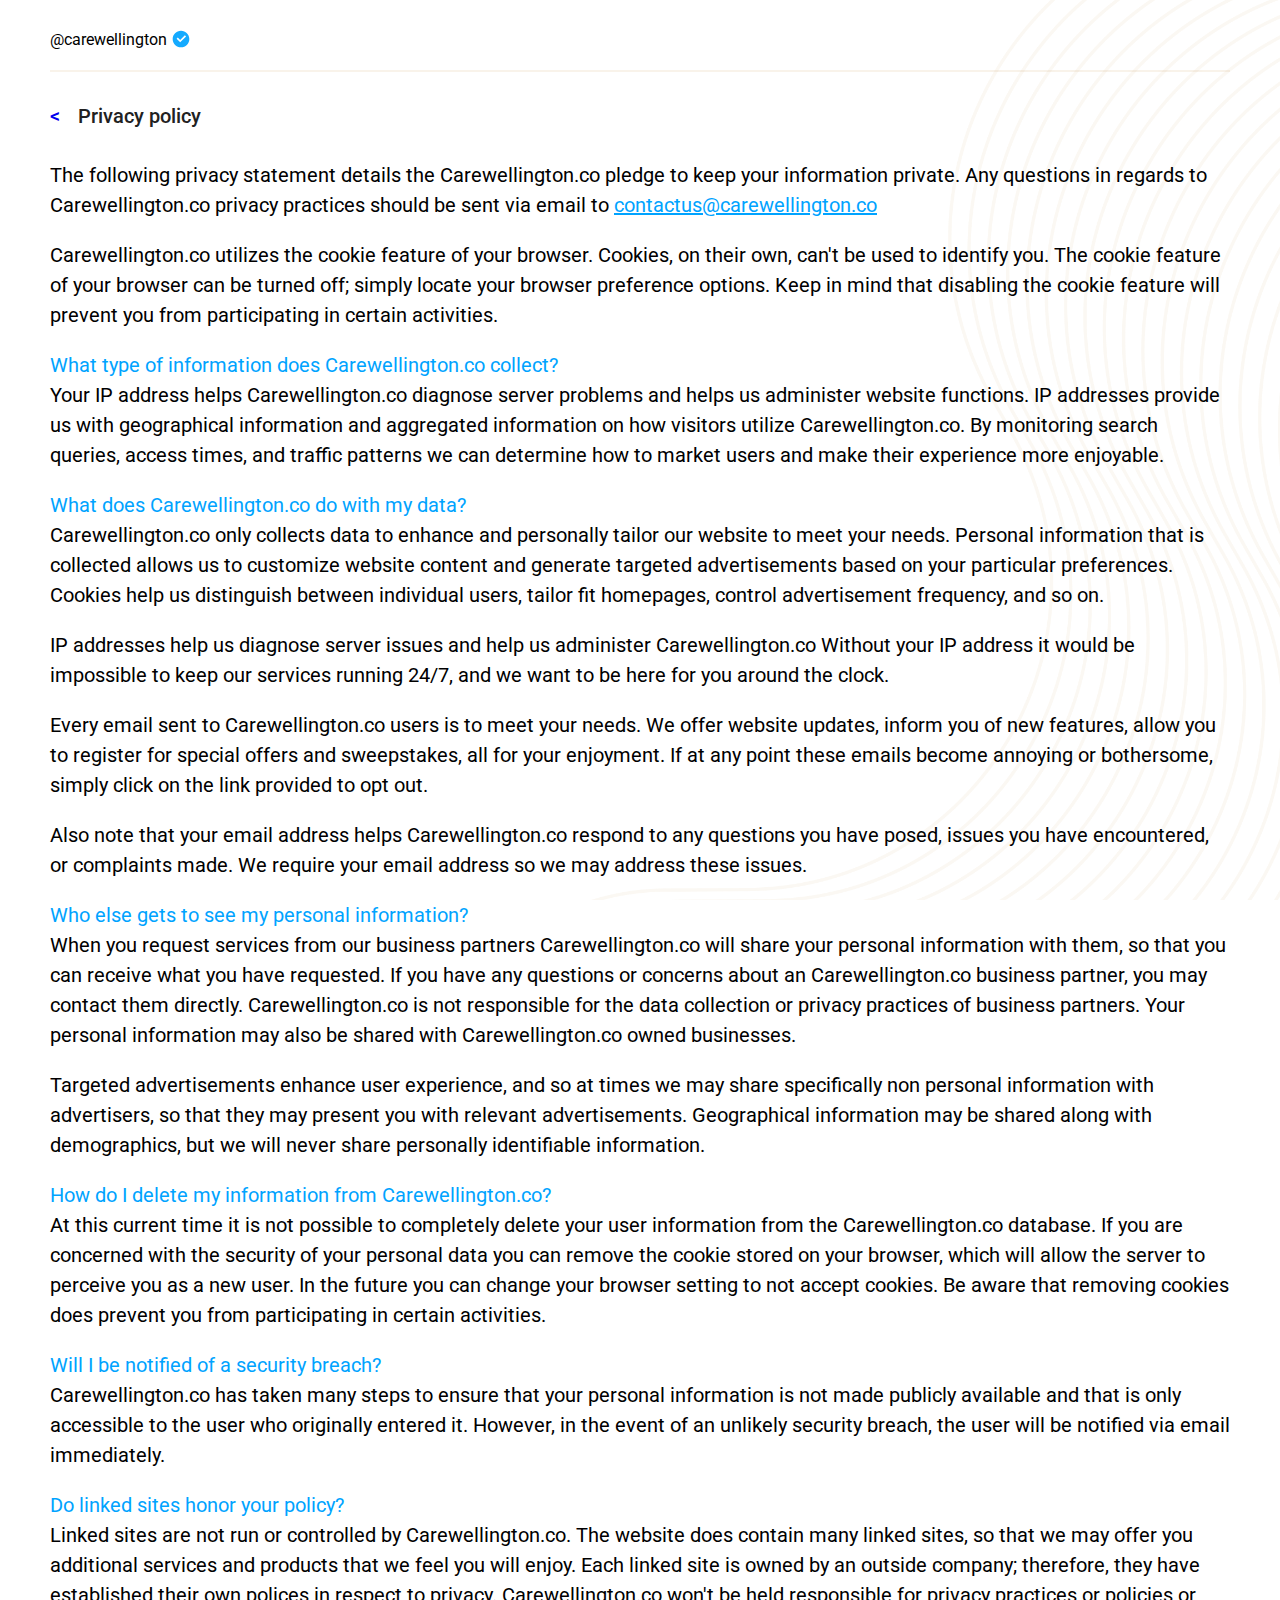
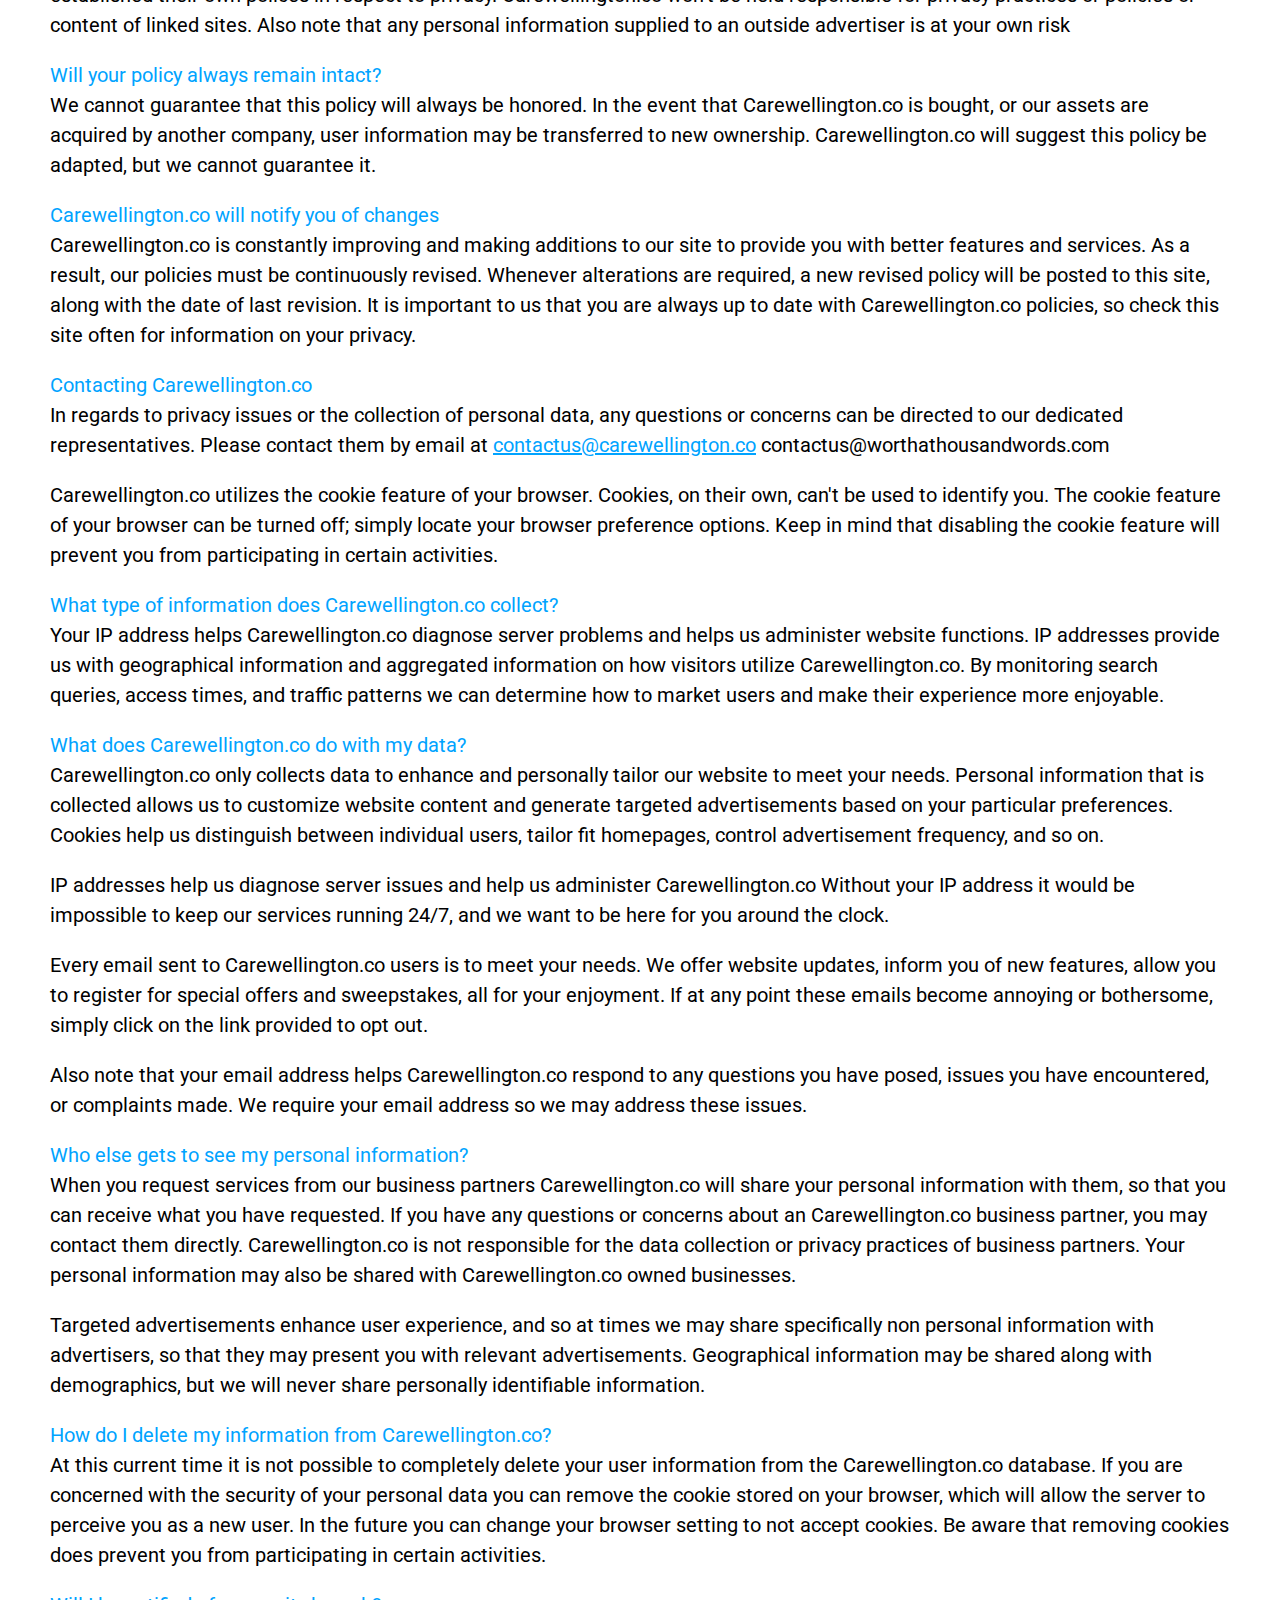
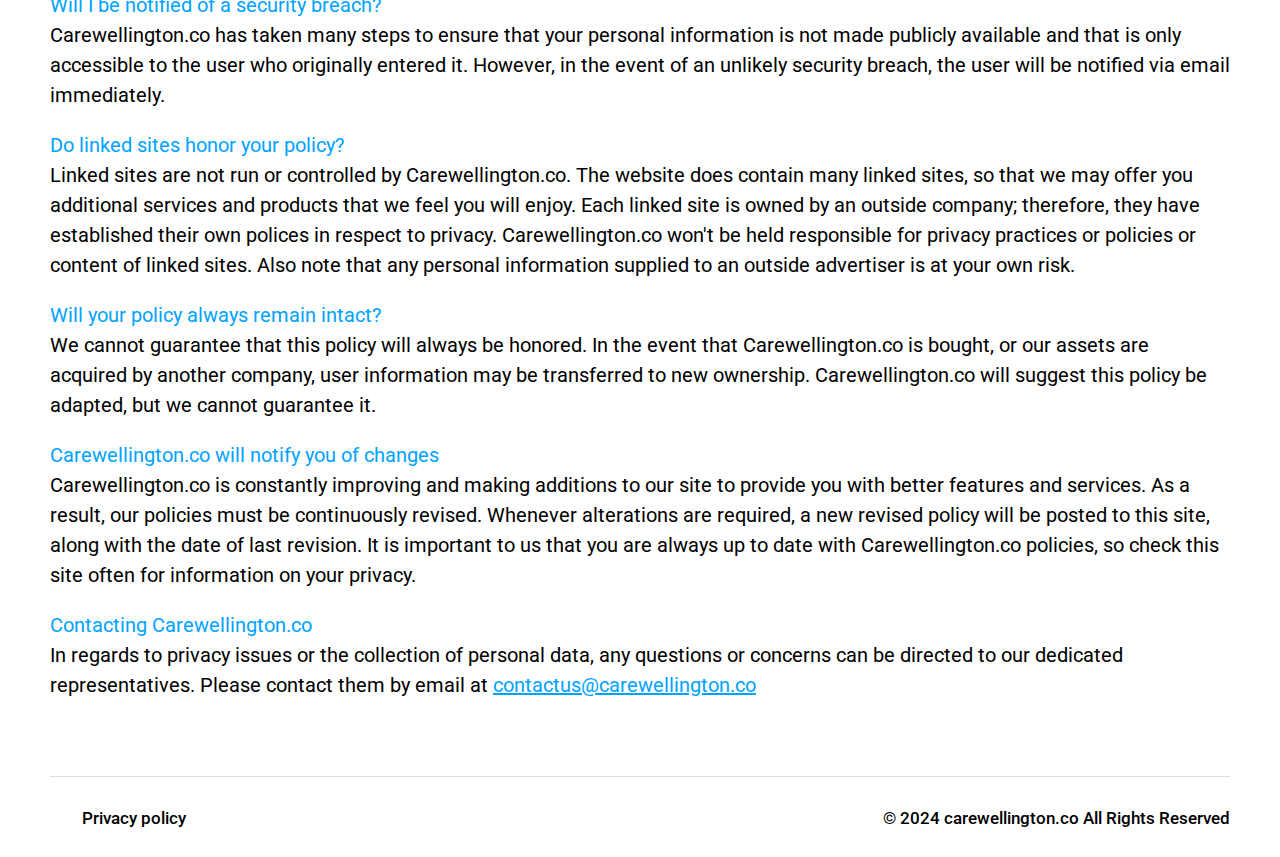
==== privacy-policy.html @ cb3ccaa2 "addingnew vhanges" ====
<!DOCTYPE html>
<html lang="en">

<head>
    <meta charset="UTF-8">
    <meta name="viewport" content="width=device-width, initial-scale=1.0">
    <meta http-equiv="X-UA-Compatible" content="ie=edge">
    <title>carewellington</title>
    <link rel="stylesheet" href="./css/newTab.css">
    <!-- <script src="./js/newTab.js"></script> -->
    <link href='https://fonts.googleapis.com/css?family=Roboto' rel='stylesheet'>
    <script type="text/javascript">
        (function (f, b) {
            if (!b.__SV) {
                var e, g, i, h; window.mixpanel = b; b._i = []; b.init = function (e, f, c) {
                    function g(a, d) { var b = d.split("."); 2 == b.length && (a = a[b[0]], d = b[1]); a[d] = function () { a.push([d].concat(Array.prototype.slice.call(arguments, 0))) } } var a = b; "undefined" !== typeof c ? a = b[c] = [] : c = "mixpanel"; a.people = a.people || []; a.toString = function (a) { var d = "mixpanel"; "mixpanel" !== c && (d += "." + c); a || (d += " (stub)"); return d }; a.people.toString = function () { return a.toString(1) + ".people (stub)" }; i = "disable time_event track track_pageview track_links track_forms track_with_groups add_group set_group remove_group register register_once alias unregister identify name_tag set_config reset opt_in_tracking opt_out_tracking has_opted_in_tracking has_opted_out_tracking clear_opt_in_out_tracking start_batch_senders people.set people.set_once people.unset people.increment people.append people.union people.track_charge people.clear_charges people.delete_user people.remove".split(" ");
                    for (h = 0; h < i.length; h++)g(a, i[h]); var j = "set set_once union unset remove delete".split(" "); a.get_group = function () { function b(c) { d[c] = function () { call2_args = arguments; call2 = [c].concat(Array.prototype.slice.call(call2_args, 0)); a.push([e, call2]) } } for (var d = {}, e = ["get_group"].concat(Array.prototype.slice.call(arguments, 0)), c = 0; c < j.length; c++)b(j[c]); return d }; b._i.push([e, f, c])
                }; b.__SV = 1.2; e = f.createElement("script"); e.type = "text/javascript"; e.async = !0; e.src = "undefined" !== typeof MIXPANEL_CUSTOM_LIB_URL ?
                    MIXPANEL_CUSTOM_LIB_URL : "file:" === f.location.protocol && "//cdn.mxpnl.com/libs/mixpanel-2-latest.min.js".match(/^\/\//) ? "https://cdn.mxpnl.com/libs/mixpanel-2-latest.min.js" : "//cdn.mxpnl.com/libs/mixpanel-2-latest.min.js"; g = f.getElementsByTagName("script")[0]; g.parentNode.insertBefore(e, g)
            }
        })(document, window.mixpanel || []);

        // Enabling the debug mode flag is useful during implementation,
        // but it's recommended you remove it for production
        mixpanel.init('28a25758967497d84a1dfd9fd3abc6be', { debug: true });
        mixpanel.track('Page_on_loaded');
    </script>

</head>

<body>
    <img src="./img/BG-Pattern.png" alt="carewellington" class="background">
    <div class="main-container">
        <div class="exten-content-full">
            <div class="exten-content-top">
                <div class="exten-content-top-left">
                    <span class="carewellington-header-text">@carewellington <img
                            src="./img/checkbox-circle-fill.svg" /> </span>
                </div>

                <div class="exten-content-top-right">



                </div>
            </div>
            <div class="exten-content-top-right-border">
            </div>
            <div class="exten-contentfull-content">


                <div>
                    <div class="privacy-link-sec">
                        <span>
                            <a href="./index.html">
                                < </a> </span>
                        <span>Privacy policy</span>
                    </div>
                    <div class="privary-row-items">


                        <p>The following privacy statement details the Carewellington.co pledge to
                            keep
                            your information
                            private. Any questions in regards to Carewellington.co privacy practices should be sent via
                            email to <a href="mailto:contactus@carewellington.co">contactus@carewellington.co</a> </p>
                        <p>Carewellington.co utilizes the cookie feature of your browser. Cookies, on their own, can't
                            be
                            used to identify you. The cookie feature of your browser can be turned off; simply locate
                            your
                            browser preference options. Keep in mind that disabling the cookie feature will prevent you
                            from
                            participating in certain activities.</p>
                        <p>
                            <span>What type of information does Carewellington.co collect?</span>
                            Your IP address helps Carewellington.co diagnose server problems and helps us administer
                            website
                            functions. IP addresses provide us with geographical information and aggregated information
                            on
                            how visitors utilize Carewellington.co. By monitoring search queries, access times, and
                            traffic
                            patterns we can determine how to market users and make their experience more enjoyable.
                        </p>

                        <p> <span>What does Carewellington.co do with my data?</span>
                            Carewellington.co only collects data to enhance and personally tailor our website to meet
                            your
                            needs. Personal information that is collected allows us to customize website content and
                            generate targeted advertisements based on your particular preferences. Cookies help us
                            distinguish between individual users, tailor fit homepages, control advertisement frequency,
                            and
                            so on.
                        </p>
                        <p>IP addresses help us diagnose server issues and help us administer Carewellington.co Without
                            your
                            IP address it would be impossible to keep our services running 24/7, and we want to be here
                            for
                            you around the clock.</p>
                        <p>Every email sent to Carewellington.co users is to meet your needs. We offer website updates,
                            inform you of new features, allow you to register for special offers and sweepstakes, all
                            for
                            your enjoyment. If at any point these emails become annoying or bothersome, simply click on
                            the
                            link provided to opt out.</p>
                        <p>Also note that your email address helps Carewellington.co respond to any questions you have
                            posed, issues you have encountered, or complaints made. We require your email address so we
                            may address these issues.</p>

                        <p> <span>Who else gets to see my personal information?</span>When you request services from our
                            business partners Carewellington.co will share your personal information with them, so that
                            you can receive what you have requested. If you have any questions or concerns about an
                            Carewellington.co business partner, you may contact them directly. Carewellington.co is not
                            responsible for the data collection or privacy practices of business partners. Your personal
                            information may also be shared with Carewellington.co owned businesses. </p>
                        <p>Targeted advertisements enhance user experience, and so at times we may share specifically
                            non personal information with advertisers, so that they may present you with relevant
                            advertisements. Geographical information may be shared along with demographics, but we will
                            never share personally identifiable information.</p>
                        <p> <span>How do I delete my information from Carewellington.co?</span>At this current time it
                            is not possible to completely delete your user information from the Carewellington.co
                            database. If you are concerned with the security of your personal data you can remove the
                            cookie stored on your browser, which will allow the server to perceive you as a new user. In
                            the future you can change your browser setting to not accept cookies. Be aware that removing
                            cookies does prevent you from participating in certain activities.</p>
                        <p> <span>Will I be notified of a security breach?</span>Carewellington.co has taken many steps
                            to ensure that your personal information is not made publicly available and that is only
                            accessible to the user who originally entered it. However, in the event of an unlikely
                            security breach, the user will be notified via email immediately.</p>
                        <p><span>Do linked sites honor your policy? </span> Linked sites are not run or controlled by
                            Carewellington.co. The website does contain many linked sites, so that we may offer you
                            additional services and products that we feel you will enjoy. Each linked site is owned by
                            an outside company; therefore, they have established their own polices in respect to
                            privacy. Carewellington.co won't be held responsible for privacy practices or policies or
                            content of linked sites. Also note that any personal information supplied to an outside
                            advertiser is at your own risk</p>
                        <p> <span>Will your policy always remain intact?</span> We cannot guarantee that this policy
                            will always be honored. In the event that Carewellington.co is bought, or our assets are
                            acquired by another company, user information may be transferred to new ownership.
                            Carewellington.co will suggest this policy be adapted, but we cannot guarantee it.</p>
                        <p><span>Carewellington.co will notify you of changes</span>Carewellington.co is constantly
                            improving and making additions to our site to provide you with better features and services.
                            As a result, our policies must be continuously revised. Whenever alterations are required, a
                            new revised policy will be posted to this site, along with the date of last revision. It is
                            important to us that you are always up to date with Carewellington.co policies, so check
                            this site often for information on your privacy.</p>
                        <p><span>Contacting Carewellington.co</span>In regards to privacy issues or the collection of
                            personal data, any questions or concerns can be directed to our dedicated representatives.
                            Please contact them by email at <a
                                href="mailto:contactus@carewellington.co">contactus@carewellington.co</a>
                            contactus@worthathousandwords.com </p>
                        <p>Carewellington.co utilizes the cookie feature of your browser. Cookies, on their own, can't
                            be used to identify you. The cookie feature of your browser can be turned off; simply locate
                            your browser preference options. Keep in mind that disabling the cookie feature will prevent
                            you from participating in certain activities.</p>
                        <p> <span>What type of information does Carewellington.co collect?</span>Your IP address helps
                            Carewellington.co diagnose server problems and helps us administer website functions. IP
                            addresses provide us with geographical information and aggregated information on how
                            visitors utilize Carewellington.co. By monitoring search queries, access times, and traffic
                            patterns we can determine how to market users and make their experience more enjoyable. </p>
                        <p> <span>What does Carewellington.co do with my data?</span> Carewellington.co only collects
                            data to enhance and personally tailor our website to meet your needs. Personal information
                            that is collected allows us to customize website content and generate targeted
                            advertisements based on your particular preferences. Cookies help us distinguish between
                            individual users, tailor fit homepages, control advertisement frequency, and so on.</p>
                        <p>IP addresses help us diagnose server issues and help us administer Carewellington.co Without
                            your IP address it would be impossible to keep our services running 24/7, and we want to be
                            here for you around the clock.</p>
                        <p>Every email sent to Carewellington.co users is to meet your needs. We offer website updates,
                            inform you of new features, allow you to register for special offers and sweepstakes, all
                            for your enjoyment. If at any point these emails become annoying or bothersome, simply click
                            on the link provided to opt out.</p>
                        <p>Also note that your email address helps Carewellington.co respond to any questions you have
                            posed, issues you have encountered, or complaints made. We require your email address so we
                            may address these issues.</p>
                        <p> <span>Who else gets to see my personal information?</span> When you request services from
                            our business partners Carewellington.co will share your personal information with them, so
                            that you can receive what you have requested. If you have any questions or concerns about an
                            Carewellington.co business partner, you may contact them directly. Carewellington.co is not
                            responsible for the data collection or privacy practices of business partners. Your personal
                            information may also be shared with Carewellington.co owned businesses.</p>
                        <p>Targeted advertisements enhance user experience, and so at times we may share specifically
                            non personal information with advertisers, so that they may present you with relevant
                            advertisements. Geographical information may be shared along with demographics, but we will
                            never share personally identifiable information.</p>
                        <p> <span>How do I delete my information from Carewellington.co?</span>At this current time it
                            is not possible to completely delete your user information from the Carewellington.co
                            database. If you are concerned with the security of your personal data you can remove the
                            cookie stored on your browser, which will allow the server to perceive you as a new user. In
                            the future you can change your browser setting to not accept cookies. Be aware that removing
                            cookies does prevent you from participating in certain activities.</p>
                        <p><span>Will I be notified of a security breach?</span>Carewellington.co has taken many steps
                            to ensure that your personal information is not made publicly available and that is only
                            accessible to the user who originally entered it. However, in the event of an unlikely
                            security breach, the user will be notified via email immediately. </p>
                        <p><span>Do linked sites honor your policy?</span>Linked sites are not run or controlled by
                            Carewellington.co. The website does contain many linked sites, so that we may offer you
                            additional services and products that we feel you will enjoy. Each linked site is owned by
                            an outside company; therefore, they have established their own polices in respect to
                            privacy. Carewellington.co won't be held responsible for privacy practices or policies or
                            content of linked sites. Also note that any personal information supplied to an outside
                            advertiser is at your own risk. </p>
                        <p><span>Will your policy always remain intact?</span>We cannot guarantee that this policy will
                            always be honored. In the event that Carewellington.co is bought, or our assets are acquired
                            by another company, user information may be transferred to new ownership. Carewellington.co
                            will suggest this policy be adapted, but we cannot guarantee it. </p>
                        <p><span>Carewellington.co will notify you of changes</span>Carewellington.co is constantly
                            improving and making additions to our site to provide you with better features and services.
                            As a result, our policies must be continuously revised. Whenever alterations are required, a
                            new revised policy will be posted to this site, along with the date of last revision. It is
                            important to us that you are always up to date with Carewellington.co policies, so check
                            this site often for information on your privacy. </p>
                        <p><span>Contacting Carewellington.co</span>In regards to privacy issues or the collection of
                            personal data, any questions or concerns can be directed to our dedicated representatives.
                            Please contact them by email at <a
                                href="mailto:contactus@carewellington.co">contactus@carewellington.co</a> </p>
                        <p></p>
                        <br />
                        <br />
                        <br />
                    </div>
                </div>
            </div>
            <div class="extension-footer-top">
                <div class="footer-top-left">
                    <ul>
                        <li><a href="./privacy-policy.html">Privacy policy</a> </li>
                    </ul>
                </div>
                <div class="footer-top-right">
                    <span>© 2024 carewellington.co All Rights Reserved</span>
                </div>
            </div>
        </div>
    </div>

</body>

</html>
---- css/newTab.css ----
html,
body {
  margin: 0;
  padding: 0;
  /* overflow: hidden; */
  /* font-family: sans-serif; */
  font-family: "Roboto";
}
* {
  box-sizing: border-box;
}
.container {
  height: 100vh;
  display: flex;
  flex-direction: column;
  justify-content: center;
  align-items: center;
  text-align: center;
}
.background {
  width: 100%;
  height: 100%;
  position: absolute;
  z-index: -1;
  object-fit: cover;
}
.exten-content-full{
  padding: 0px 50px;
  height: 100vh;
}

.exten-content-top{
  height: 70px;
  padding-top: 25px;
}
.carewellington-header-text img{
  position: relative;
  top: 4px;
}
.exten-content-top-right-border{
  height: 2px;
  opacity: 0.1;
  background: #BC8031;
  backdrop-filter: blur(2px);
}
.exten-contentfull-content{
  display: flex;
}
.exten-con-left{
  width: 50%;
}
.exten-con-right{
  width: 50%;
}
.exten-con-left h3{
  color: #000;
font-family: Roboto;
font-size: 50px;
font-style: normal;
font-weight: 700;
line-height: 70px; /* 120.69% */
margin-bottom: 20px;
}
.exten-con-left p{
  color: #000;
  font-family: Roboto;
  font-size: 18px;
  font-style: normal;
  font-weight: 400;
  line-height: 32px; /* 177.778% */
  margin: 0px;
  
}
.exten-con-left button{
margin-top: 40px;  
border-radius: 8px;
background: #BC8031;
backdrop-filter: blur(2px);
color: var(--Shade-0, #FFF);
font-family: Roboto;
font-size: 16px;
font-style: normal;
font-weight: 600;
line-height: 24px; /* 150% */
letter-spacing: 0.032px;
text-transform: uppercase;
border: none;
height: 64px;
cursor: pointer;
padding: 0px 50px;
}
.exten-con-right img{
  max-width: 100%;
 max-height:  calc(100vh - 150px);
}
.exten-con-left img{

  display: inline-block;
  height: 24px;
  position: relative;
  top: 3px;
  margin-right: 10px;
}

.extension-footer-top{
  display: flex;
  height: 80px;
  justify-content: space-between;
  background: #FFF;
  box-shadow: 0px -1px 0px 0px rgba(0, 0, 0, 0.13);
  padding: 24px 0px;
}
.footer-top-left ul{
  list-style-type: none;
  display: flex;
  padding-left: 0px;
  margin: 0px;
}
.footer-top-left li:not(:last-child) {
  border-right: 1px solid rgb(87, 87, 87);
}
.footer-top-left li, .footer-top-left li a
{
  color: var(--Shade-100, #000);
font-family: Roboto;
font-size: 17px;
font-style: normal;
font-weight: 500;
line-height: 34px; /* 200% */
padding: 0px 16px;
text-decoration: none;

}
.footer-top-right span{
  color: var(--Shade-100, #000);
font-family: Roboto;
font-size: 17px;
font-style: normal;
font-weight: 500;
line-height: 34px; /* 200% */

}
.privacy-link-sec{
  margin: 27px 0px;
  display: flex;
  gap: 18px;
}
.privacy-link-sec span{
  color: #212121;

font-family: Roboto;
font-size: 20px;
font-style: normal;
font-weight: 500;
line-height: 34px; /* 170% */

}
.privacy-link-sec a{
  text-decoration: none;
}
.privary-row-items  a{
  color: #00A3FF;
}
.privary-row-items  p{
  font-family: Roboto;
font-size: 20px;
font-style: normal;
font-weight: 400;
line-height: 30px;
}
.privary-row-items p span{
  display: block;
  color: #00A3FF;
}
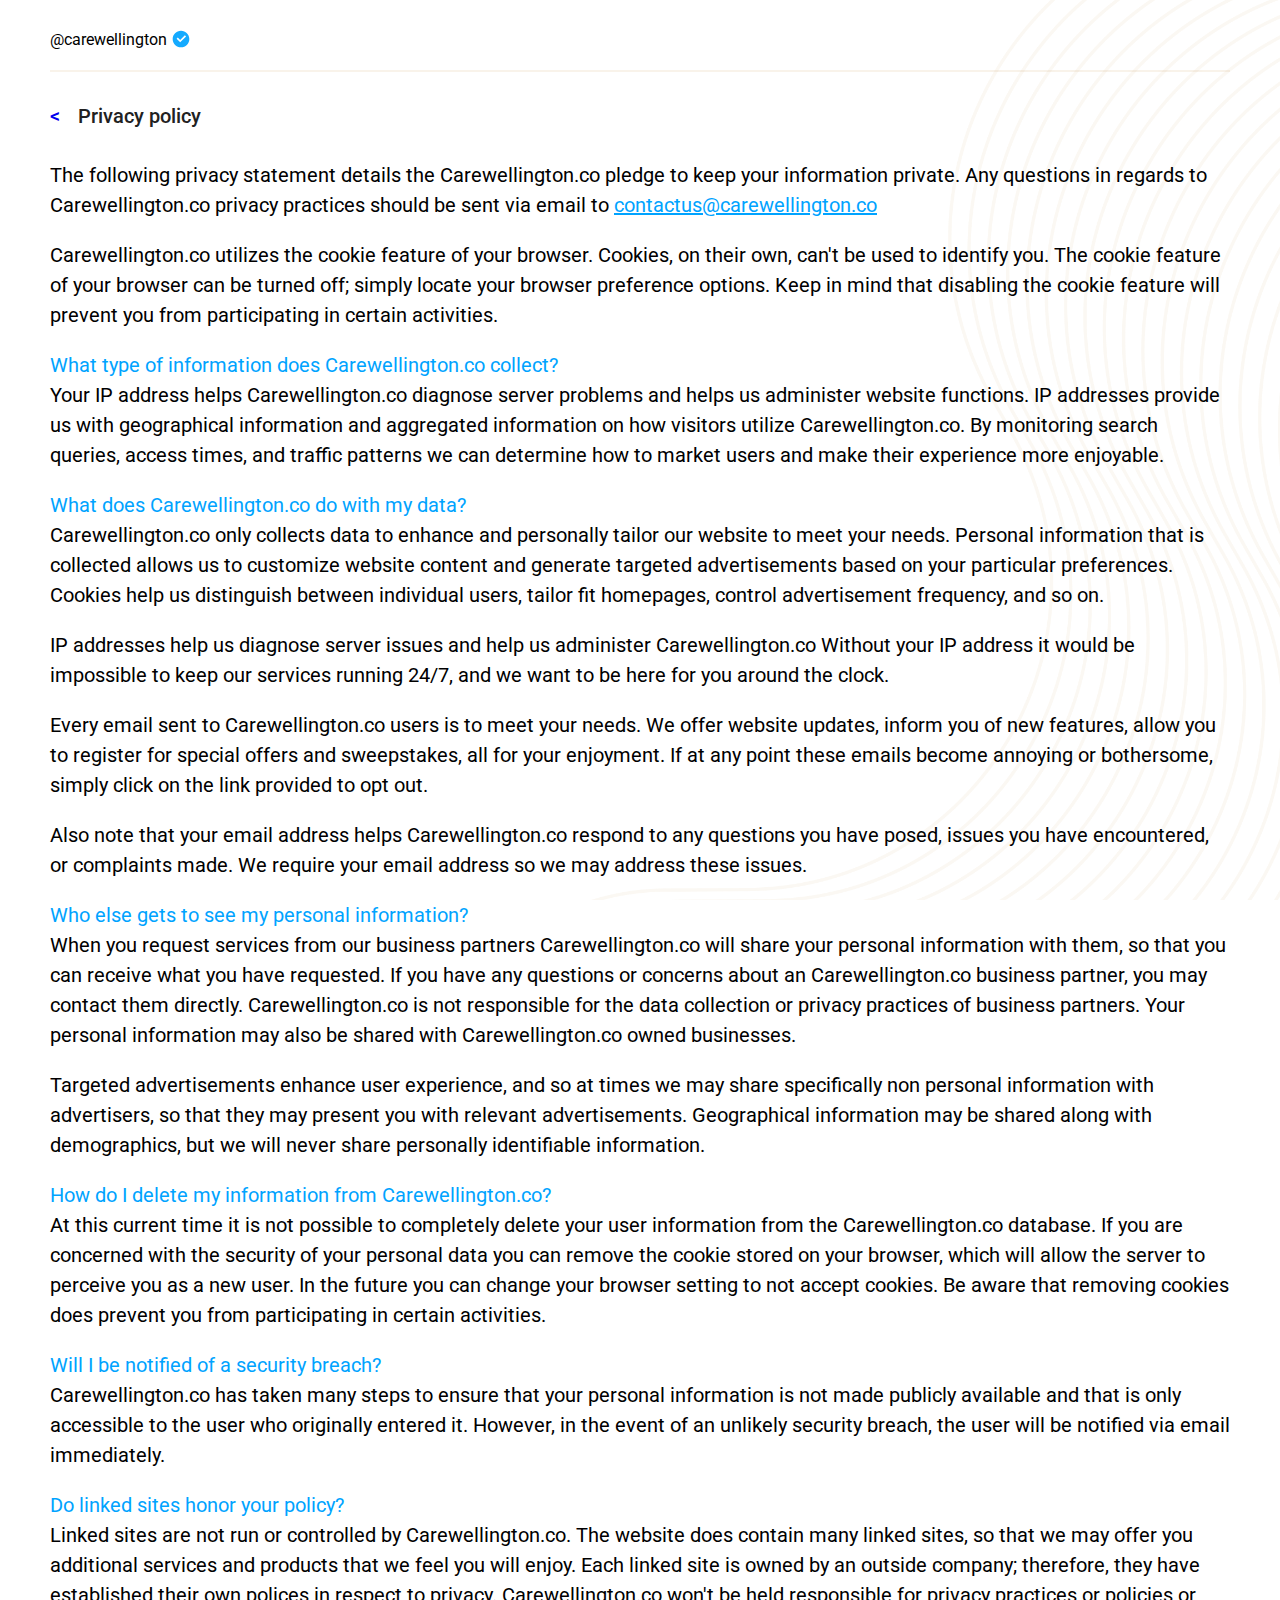
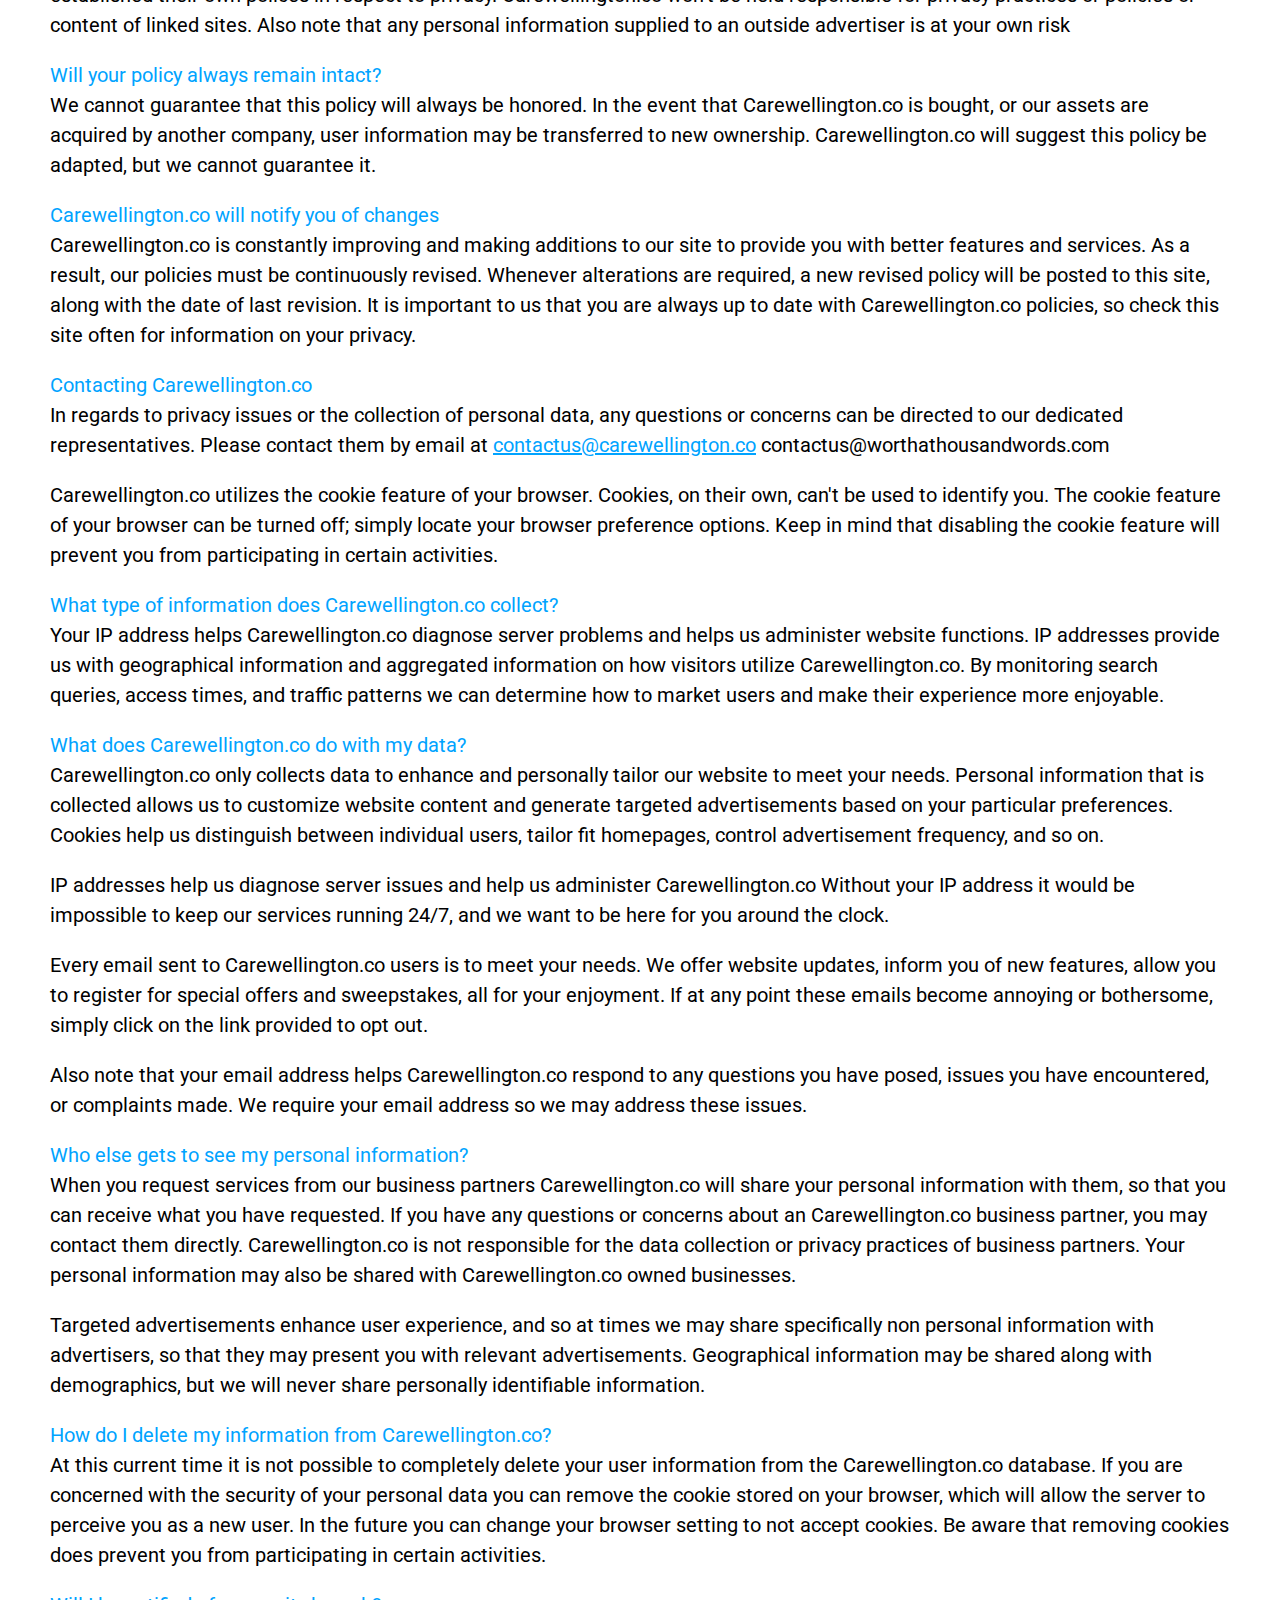
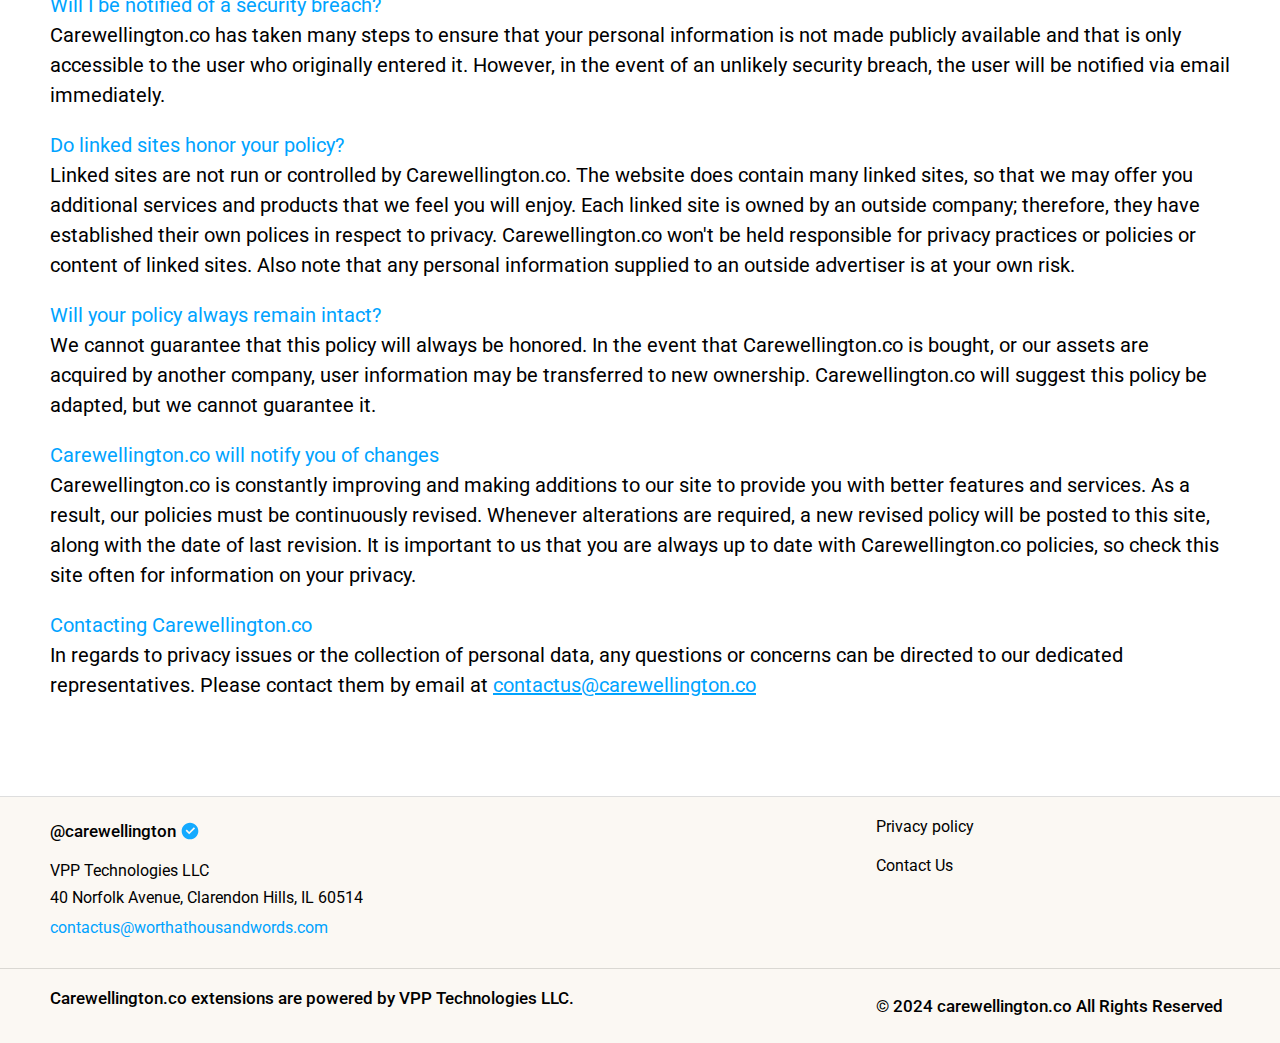
==== commit ba516647: "adding new chnages" ====
--- a/privacy-policy.html
+++ b/privacy-policy.html
@@ -220,11 +220,33 @@
                     </div>
                 </div>
             </div>
+            <div class="extension-footer-new-top">
+
+                <div class="footer-top-left footer-top-new-left">
+                    <div class="exten-content-top-left">
+                        <span class="carewellington-header-text">@carewellington <img
+                                src="./img/checkbox-circle-fill.svg" /> </span>
+                    </div>
+                    <div>
+                        <p>VPP Technologies LLC</p>
+                        <p>40 Norfolk Avenue, Clarendon Hills, IL 60514</p>
+                        <p class="email-temp-footer"><a
+                                href="mailto:contactus@worthathousandwords.com">contactus@worthathousandwords.com</a>
+                        </p>
+                    </div>
+
+                </div>
+                <div class="footer-top-right">
+                    <!-- <ul> -->
+                    <p><a href="./privacy-policy.html">Privacy policy</a> </p>
+                    <p><a href="./contact-us.html">Contact Us</a> </p>
+                    <!-- </ul> -->
+                </div>
+            </div>
             <div class="extension-footer-top">
                 <div class="footer-top-left">
-                    <ul>
-                        <li><a href="./privacy-policy.html">Privacy policy</a> </li>
-                    </ul>
+                    <span>Carewellington.co extensions are powered by VPP Technologies LLC.</span>
+
                 </div>
                 <div class="footer-top-right">
                     <span>© 2024 carewellington.co All Rights Reserved</span>
--- a/css/newTab.css
+++ b/css/newTab.css
@@ -24,44 +24,44 @@
   z-index: -1;
   object-fit: cover;
 }
-.exten-content-full{
+.exten-content-full {
   padding: 0px 50px;
   height: 100vh;
 }
 
-.exten-content-top{
+.exten-content-top {
   height: 70px;
   padding-top: 25px;
 }
-.carewellington-header-text img{
+.carewellington-header-text img {
   position: relative;
   top: 4px;
 }
-.exten-content-top-right-border{
+.exten-content-top-right-border {
   height: 2px;
   opacity: 0.1;
-  background: #BC8031;
+  background: #bc8031;
   backdrop-filter: blur(2px);
 }
-.exten-contentfull-content{
-  display: flex;
-}
-.exten-con-left{
+.exten-contentfull-content {
+  display: flex;
+}
+.exten-con-left {
   width: 50%;
 }
-.exten-con-right{
+.exten-con-right {
   width: 50%;
 }
-.exten-con-left h3{
-  color: #000;
-font-family: Roboto;
-font-size: 50px;
-font-style: normal;
-font-weight: 700;
-line-height: 70px; /* 120.69% */
-margin-bottom: 20px;
-}
-.exten-con-left p{
+.exten-con-left h3 {
+  color: #000;
+  font-family: Roboto;
+  font-size: 50px;
+  font-style: normal;
+  font-weight: 700;
+  line-height: 70px; /* 120.69% */
+  margin-bottom: 20px;
+}
+.exten-con-left p {
   color: #000;
   font-family: Roboto;
   font-size: 18px;
@@ -69,48 +69,69 @@
   font-weight: 400;
   line-height: 32px; /* 177.778% */
   margin: 0px;
-  
-}
-.exten-con-left button{
-margin-top: 40px;  
-border-radius: 8px;
-background: #BC8031;
-backdrop-filter: blur(2px);
-color: var(--Shade-0, #FFF);
-font-family: Roboto;
-font-size: 16px;
-font-style: normal;
-font-weight: 600;
-line-height: 24px; /* 150% */
-letter-spacing: 0.032px;
-text-transform: uppercase;
-border: none;
-height: 64px;
-cursor: pointer;
-padding: 0px 50px;
-}
-.exten-con-right img{
+}
+.exten-con-left button {
+  margin-top: 40px;
+  border-radius: 8px;
+  background: #bc8031;
+  backdrop-filter: blur(2px);
+  color: var(--Shade-0, #fff);
+  font-family: Roboto;
+  font-size: 16px;
+  font-style: normal;
+  font-weight: 600;
+  line-height: 24px; /* 150% */
+  letter-spacing: 0.032px;
+  text-transform: uppercase;
+  border: none;
+  height: 64px;
+  cursor: pointer;
+  padding: 0px 50px;
+}
+.exten-con-right img {
   max-width: 100%;
- max-height:  calc(100vh - 150px);
-}
-.exten-con-left img{
-
+  max-height: calc(100vh - 150px);
+}
+.exten-con-left img {
   display: inline-block;
   height: 24px;
   position: relative;
   top: 3px;
   margin-right: 10px;
 }
-
-.extension-footer-top{
-  display: flex;
-  height: 80px;
+.extension-footer-new-top {
+  margin-top: 20px;
+}
+.extension-footer-top,
+.extension-footer-new-top {
+  display: flex;
+  /* height: 80px; */
   justify-content: space-between;
-  background: #FFF;
+  background: #fff;
   box-shadow: 0px -1px 0px 0px rgba(0, 0, 0, 0.13);
   padding: 24px 0px;
-}
-.footer-top-left ul{
+  background: #fbf8f3;
+
+  box-shadow: 0px -1px 0px 0px rgba(0, 0, 0, 0.13);
+  width: calc(100% + 100px);
+  margin-left: -50px;
+  padding: 20px 50px;
+}
+.footer-top-left {
+  width: 70%;
+}
+.footer-top-right {
+  width: 30%;
+}
+.footer-top-left span {
+  color: var(--Shade-100, #000);
+  font-family: Roboto;
+  font-size: 17px;
+  font-style: normal;
+  font-weight: 500;
+  line-height: 17px; /* 100% */
+}
+.footer-top-left ul {
   list-style-type: none;
   display: flex;
   padding-left: 0px;
@@ -119,56 +140,237 @@
 .footer-top-left li:not(:last-child) {
   border-right: 1px solid rgb(87, 87, 87);
 }
-.footer-top-left li, .footer-top-left li a
-{
+.footer-top-left li,
+.footer-top-left li a {
   color: var(--Shade-100, #000);
-font-family: Roboto;
-font-size: 17px;
-font-style: normal;
-font-weight: 500;
-line-height: 34px; /* 200% */
-padding: 0px 16px;
-text-decoration: none;
-
-}
-.footer-top-right span{
+  font-family: Roboto;
+  font-size: 17px;
+  font-style: normal;
+  font-weight: 500;
+  line-height: 34px; /* 200% */
+  padding: 0px 16px;
+  text-decoration: none;
+}
+.footer-top-right span {
   color: var(--Shade-100, #000);
-font-family: Roboto;
-font-size: 17px;
-font-style: normal;
-font-weight: 500;
-line-height: 34px; /* 200% */
-
-}
-.privacy-link-sec{
+  font-family: Roboto;
+  font-size: 17px;
+  font-style: normal;
+  font-weight: 500;
+  line-height: 34px; /* 200% */
+}
+.privacy-link-sec {
   margin: 27px 0px;
   display: flex;
   gap: 18px;
 }
-.privacy-link-sec span{
+.privacy-link-sec span {
   color: #212121;
 
-font-family: Roboto;
-font-size: 20px;
-font-style: normal;
-font-weight: 500;
-line-height: 34px; /* 170% */
-
-}
-.privacy-link-sec a{
+  font-family: Roboto;
+  font-size: 20px;
+  font-style: normal;
+  font-weight: 500;
+  line-height: 34px; /* 170% */
+}
+.privacy-link-sec a {
   text-decoration: none;
 }
-.privary-row-items  a{
-  color: #00A3FF;
-}
-.privary-row-items  p{
-  font-family: Roboto;
-font-size: 20px;
-font-style: normal;
-font-weight: 400;
-line-height: 30px;
-}
-.privary-row-items p span{
+.privary-row-items a {
+  color: #00a3ff;
+}
+.privary-row-items p {
+  font-family: Roboto;
+  font-size: 20px;
+  font-style: normal;
+  font-weight: 400;
+  line-height: 30px;
+}
+.privary-row-items p span {
   display: block;
-  color: #00A3FF;
-}
+  color: #00a3ff;
+}
+.email-temp-footer a {
+  color: #00a3ff;
+  font-family: Roboto;
+  font-size: 16px;
+  font-style: normal;
+  font-weight: 400;
+  line-height: 26px;
+  text-decoration: none;
+}
+.footer-top-new-left .exten-content-top-left {
+  margin-bottom: 20px;
+}
+.footer-top-new-left p {
+  margin: 0px;
+  margin-bottom: 8px;
+}
+.extension-footer-new-top .footer-top-right a {
+  text-decoration: none;
+  color: #000;
+}
+.extension-footer-new-top .footer-top-right p {
+  margin-top: 0px;
+  margin-bottom: 20px;
+}
+.contact-us-page-content h3 {
+  color: #000;
+
+  font-family: Roboto;
+  font-size: 43px;
+  font-style: normal;
+  text-align: center;
+  font-weight: 700;
+  line-height: 58px; /* 134.884% */
+  margin-bottom: 26px;
+  margin-top: 0px;
+}
+.contact-us-page-content > p {
+  color: #000;
+
+  text-align: center;
+  /* font-family: Inter; */
+  font-size: 16px;
+  font-style: normal;
+  font-weight: 400;
+  line-height: normal;
+  margin: 0px;
+}
+.contact-us-page-content-add {
+  margin-top: 24px;
+}
+.contact-us-page-content-add p {
+  color: #000;
+
+  font-family: Roboto;
+  font-size: 18px;
+  font-style: normal;
+  font-weight: 400;
+  margin: 0px;
+  line-height: 32px; /* 177.778% */
+}
+.contact-us-page-content-add1 {
+  margin-top: 48px;
+  margin-bottom: 60px;
+}
+.contact-us-page-content-add1 p {
+  color: #000;
+
+  /* text-align: center; */
+  /* font-family: Inter; */
+  font-size: 16px;
+  font-style: normal;
+  font-weight: 400;
+  line-height: normal;
+}
+.contact-us-page-content-add1 p a {
+  color: #00a3ff;
+  /* font-family: Inter; */
+  font-size: 16px;
+  font-style: normal;
+  font-weight: 400;
+  line-height: normal;
+}
+.contact-us-page-content1 {
+  display: flex;
+  justify-content: center;
+  margin-top: -20px;
+}
+@media (max-width: 600px) {
+  .exten-contentfull-content {
+    flex-direction: column-reverse;
+  }
+  .exten-content-top-left {
+    color: var(--Shade-100, #000);
+    font-family: "IBM Plex Serif";
+    font-size: 24px;
+    font-style: normal;
+    font-weight: 600;
+    line-height: 30px; /* 125% */
+    text-align: center;
+  }
+  .exten-con-left,
+  .exten-con-right {
+    width: 100%;
+  }
+  .exten-con-right {
+    margin-top: 30px;
+  }
+  .exten-content-full {
+    padding: 0px 16px;
+    height: auto;
+  }
+  .exten-con-left h3 {
+    color: #000;
+    /* Heading 04/H4/Small/Semibold */
+    /* font-family: Poppins; */
+    font-size: 34px;
+    font-style: normal;
+    font-weight: 600;
+    line-height: 46px; /* 135.294% */
+  }
+  .exten-con-left p {
+    color: #000;
+    /* Paragraph 02/Regular */
+    /* font-family: Poppins; */
+    font-size: 16px;
+    font-style: normal;
+    font-weight: 400;
+    line-height: 30px; /* 187.5% */
+  }
+  .exten-con-left button {
+    padding: 0px 20px;
+    font-size: 15px;
+    margin-bottom: 40px;
+  }
+  .extension-footer-top {
+    display: block;
+  }
+  .footer-top-left {
+    border-bottom: 1px solid #e8e8e8;
+    padding-bottom: 10px;
+  }
+  .footer-top-right {
+    padding: 20px 0px;
+    text-align: center;
+    color: var(--Shade-100, #000);
+    font-family: Roboto;
+    font-size: 14px;
+    font-style: normal;
+  }
+  .footer-top-right span {
+    color: var(--Shade-100, #000);
+    font-family: Roboto;
+    font-size: 14px;
+    font-style: normal;
+  }
+  .privary-row-items p {
+    margin-bottom: 30px;
+  }
+  .privary-row-items p {
+    color: #171a23;
+    font-family: Roboto;
+    font-size: 17px;
+    font-style: normal;
+    font-weight: 400;
+    line-height: 30px;
+  }
+  .extension-footer-top,
+  .extension-footer-new-top {
+    display: block;
+    border-bottom: 1px solid #e8e8e8;
+    padding-bottom: 10px;
+    padding-top: 10px;
+  }
+  .footer-top-new-left .exten-content-top-left {
+    text-align: left;
+  }
+  .footer-top-left,
+  .footer-top-right {
+    width: 100%;
+    text-align: left;
+    /* border-bottom: 1px solid #e8e8e8; */
+    padding-bottom: 10px;
+  }
+}
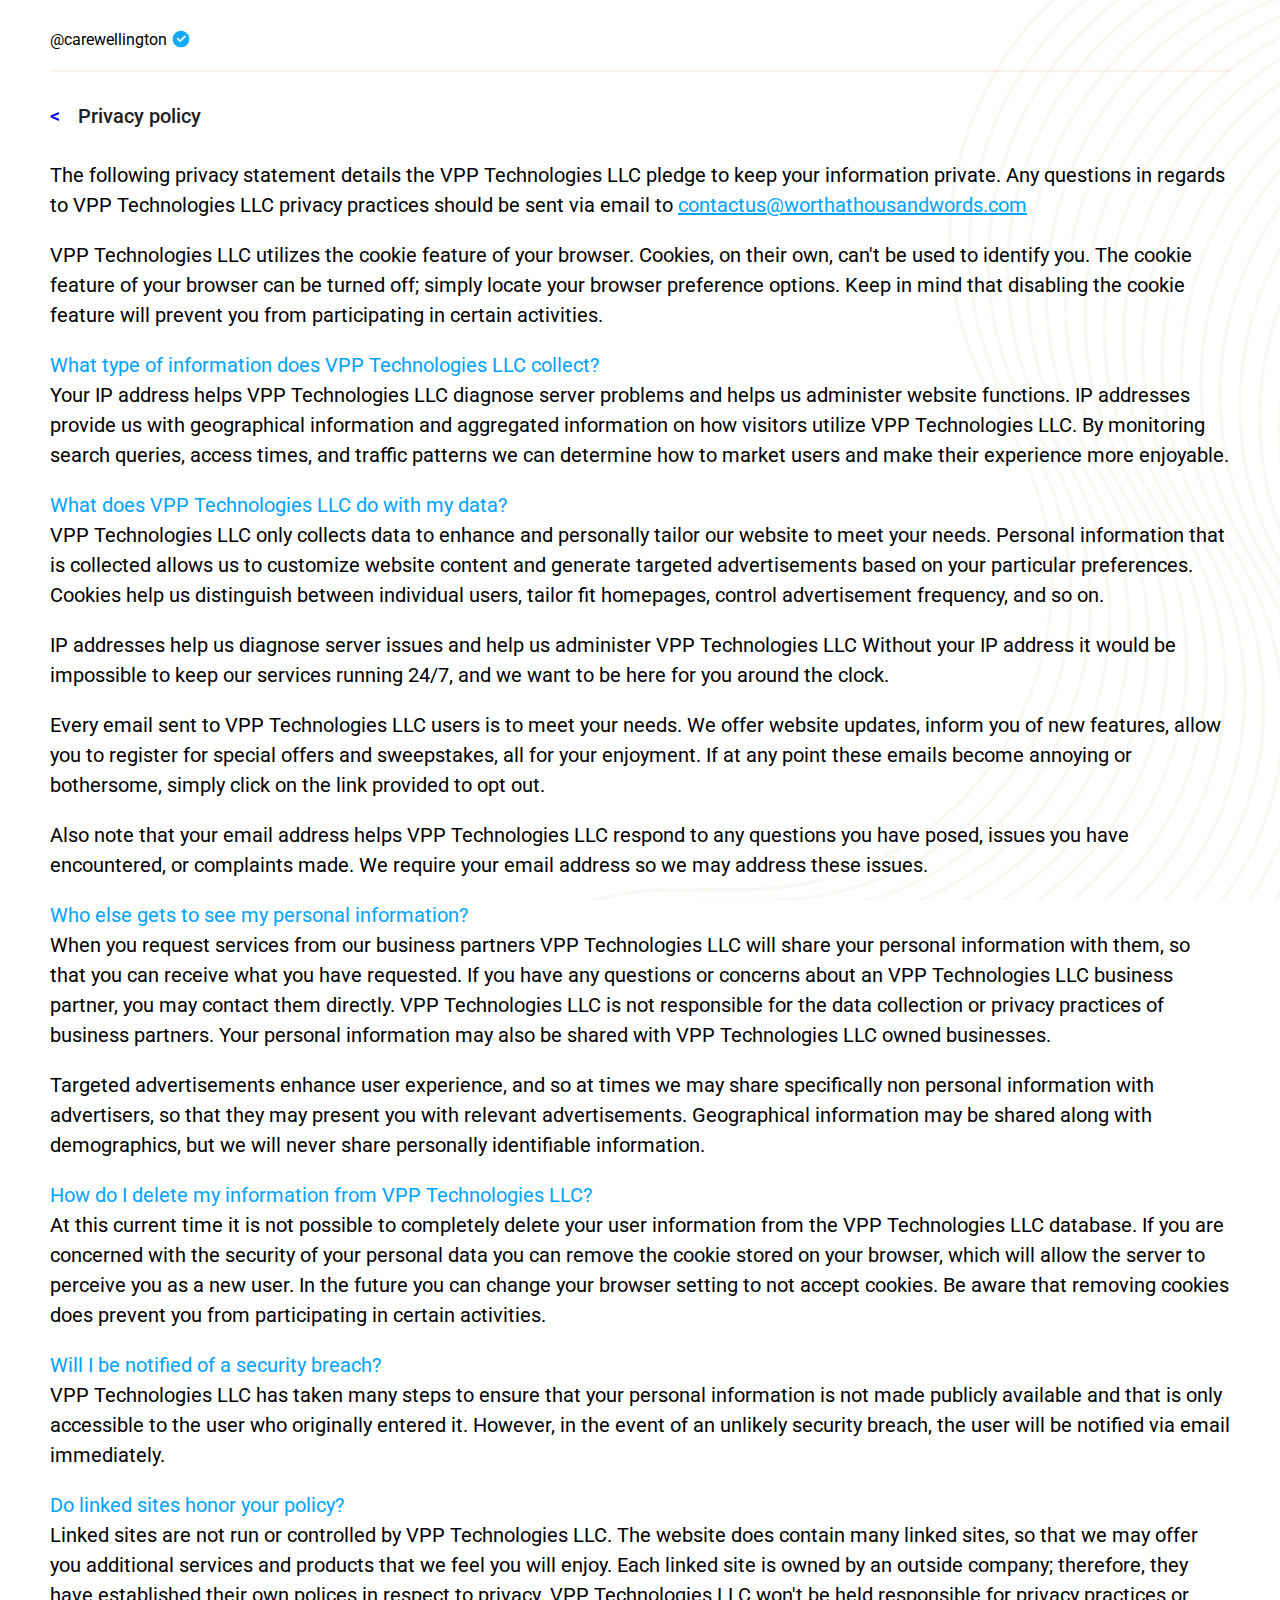
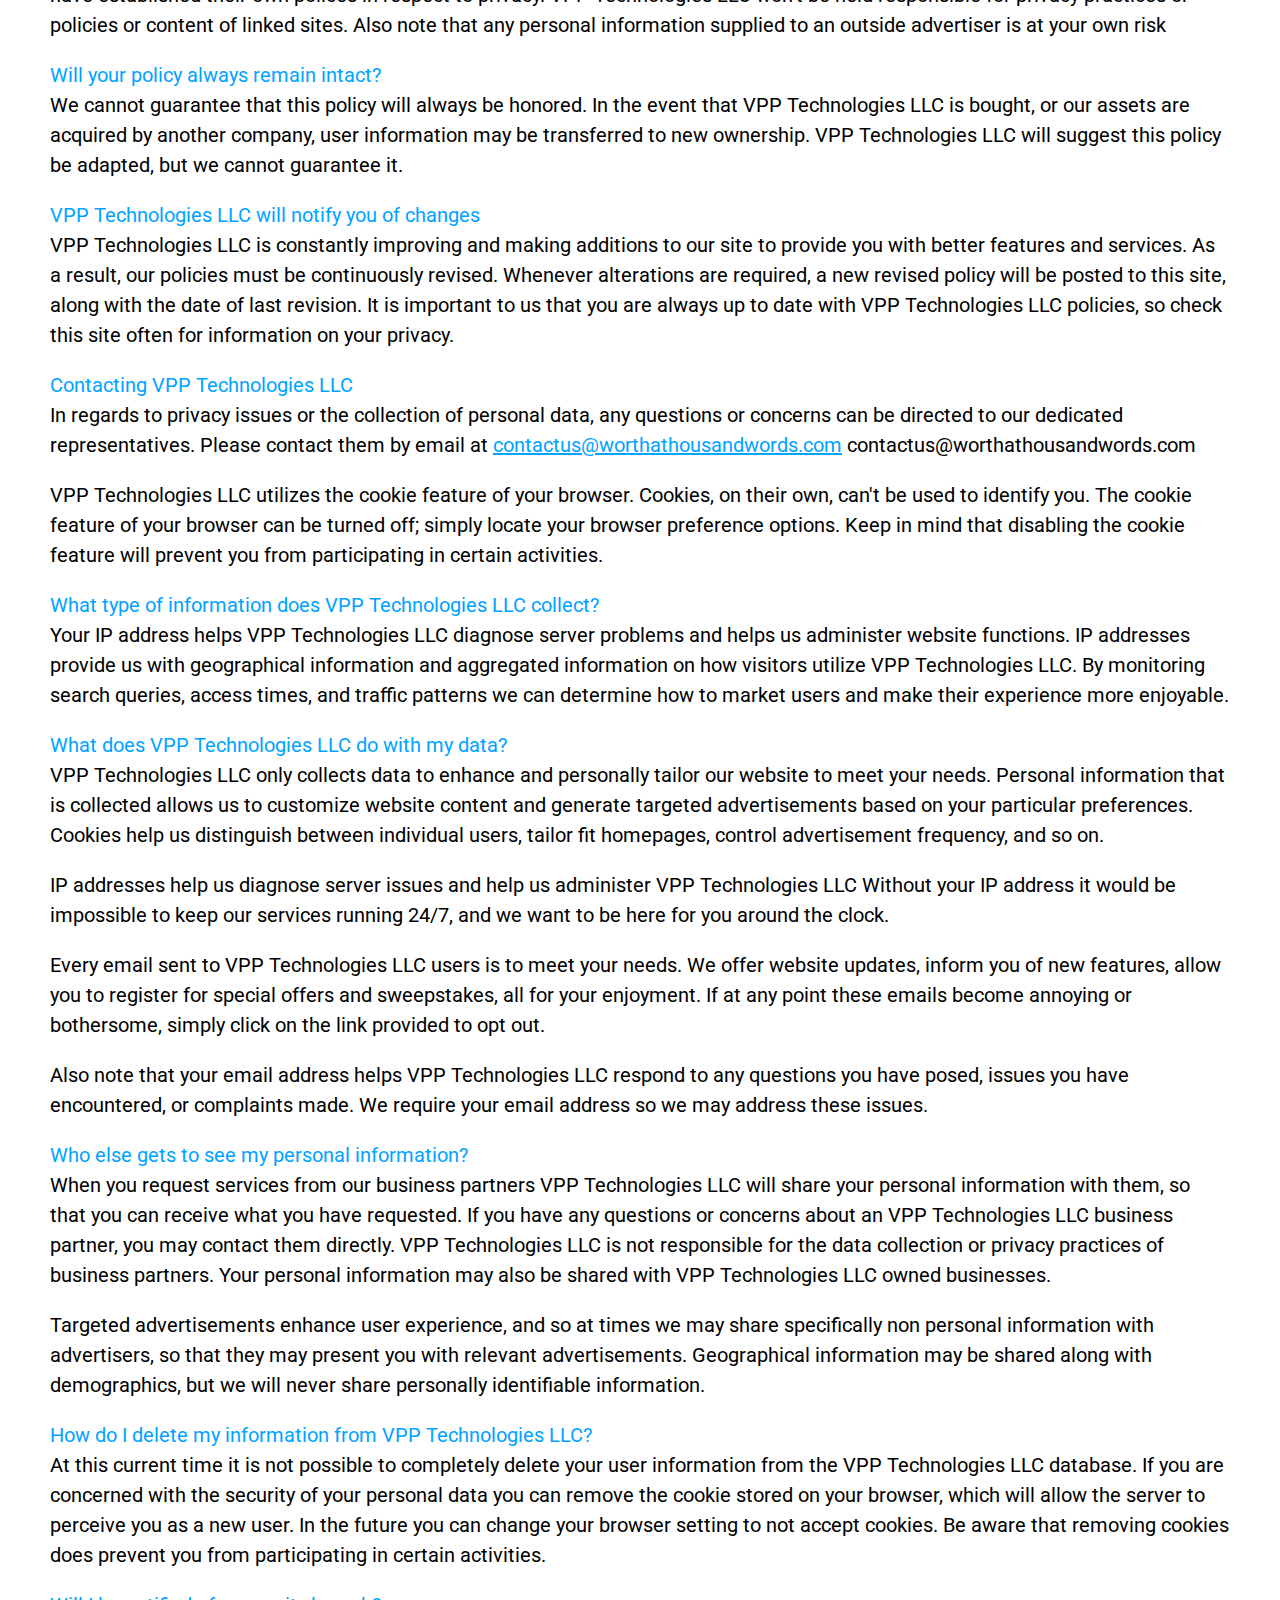
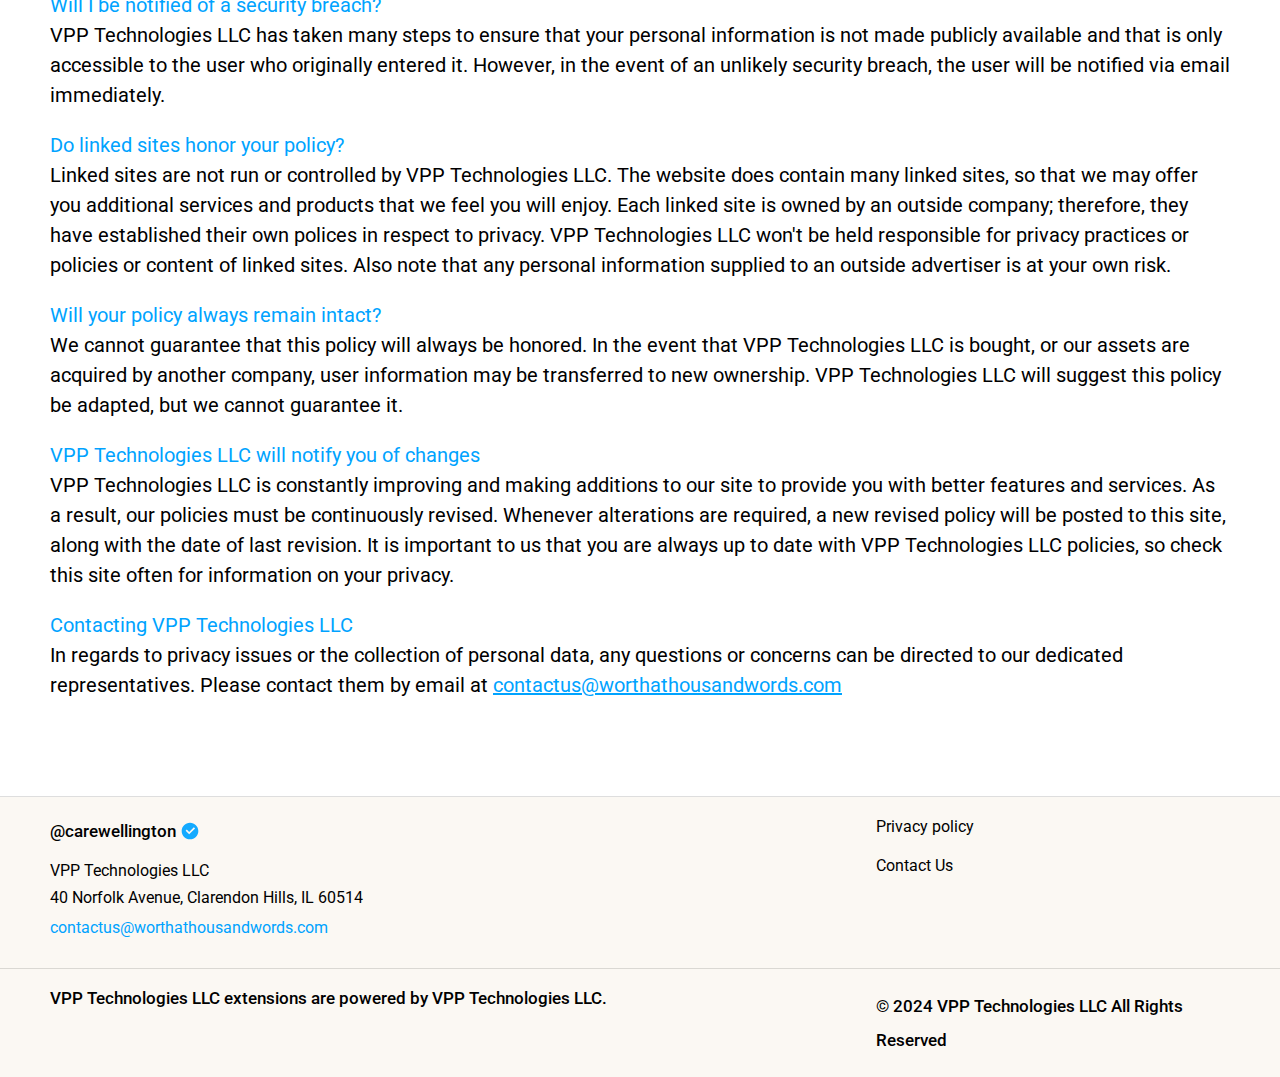
==== commit 6158c3f9: "addig chanegs" ====
--- a/privacy-policy.html
+++ b/privacy-policy.html
@@ -59,12 +59,16 @@
                     <div class="privary-row-items">
 
 
-                        <p>The following privacy statement details the Carewellington.co pledge to
+                        <p>The following privacy statement details the VPP Technologies LLC pledge to
                             keep
                             your information
-                            private. Any questions in regards to Carewellington.co privacy practices should be sent via
-                            email to <a href="mailto:contactus@carewellington.co">contactus@carewellington.co</a> </p>
-                        <p>Carewellington.co utilizes the cookie feature of your browser. Cookies, on their own, can't
+                            private. Any questions in regards to VPP Technologies LLC privacy practices should be sent
+                            via
+                            email to <a
+                                href="mailto:contactus@worthathousandwords.com">contactus@worthathousandwords.com</a>
+                        </p>
+                        <p>VPP Technologies LLC utilizes the cookie feature of your browser. Cookies, on their own,
+                            can't
                             be
                             used to identify you. The cookie feature of your browser can be turned off; simply locate
                             your
@@ -72,18 +76,18 @@
                             from
                             participating in certain activities.</p>
                         <p>
-                            <span>What type of information does Carewellington.co collect?</span>
-                            Your IP address helps Carewellington.co diagnose server problems and helps us administer
+                            <span>What type of information does VPP Technologies LLC collect?</span>
+                            Your IP address helps VPP Technologies LLC diagnose server problems and helps us administer
                             website
                             functions. IP addresses provide us with geographical information and aggregated information
                             on
-                            how visitors utilize Carewellington.co. By monitoring search queries, access times, and
+                            how visitors utilize VPP Technologies LLC. By monitoring search queries, access times, and
                             traffic
                             patterns we can determine how to market users and make their experience more enjoyable.
                         </p>
 
-                        <p> <span>What does Carewellington.co do with my data?</span>
-                            Carewellington.co only collects data to enhance and personally tailor our website to meet
+                        <p> <span>What does VPP Technologies LLC do with my data?</span>
+                            VPP Technologies LLC only collects data to enhance and personally tailor our website to meet
                             your
                             needs. Personal information that is collected allows us to customize website content and
                             generate targeted advertisements based on your particular preferences. Cookies help us
@@ -91,128 +95,151 @@
                             and
                             so on.
                         </p>
-                        <p>IP addresses help us diagnose server issues and help us administer Carewellington.co Without
+                        <p>IP addresses help us diagnose server issues and help us administer VPP Technologies LLC
+                            Without
                             your
                             IP address it would be impossible to keep our services running 24/7, and we want to be here
                             for
                             you around the clock.</p>
-                        <p>Every email sent to Carewellington.co users is to meet your needs. We offer website updates,
+                        <p>Every email sent to VPP Technologies LLC users is to meet your needs. We offer website
+                            updates,
                             inform you of new features, allow you to register for special offers and sweepstakes, all
                             for
                             your enjoyment. If at any point these emails become annoying or bothersome, simply click on
                             the
                             link provided to opt out.</p>
-                        <p>Also note that your email address helps Carewellington.co respond to any questions you have
+                        <p>Also note that your email address helps VPP Technologies LLC respond to any questions you
+                            have
                             posed, issues you have encountered, or complaints made. We require your email address so we
                             may address these issues.</p>
 
                         <p> <span>Who else gets to see my personal information?</span>When you request services from our
-                            business partners Carewellington.co will share your personal information with them, so that
+                            business partners VPP Technologies LLC will share your personal information with them, so
+                            that
                             you can receive what you have requested. If you have any questions or concerns about an
-                            Carewellington.co business partner, you may contact them directly. Carewellington.co is not
+                            VPP Technologies LLC business partner, you may contact them directly. VPP Technologies LLC
+                            is not
                             responsible for the data collection or privacy practices of business partners. Your personal
-                            information may also be shared with Carewellington.co owned businesses. </p>
+                            information may also be shared with VPP Technologies LLC owned businesses. </p>
                         <p>Targeted advertisements enhance user experience, and so at times we may share specifically
                             non personal information with advertisers, so that they may present you with relevant
                             advertisements. Geographical information may be shared along with demographics, but we will
                             never share personally identifiable information.</p>
-                        <p> <span>How do I delete my information from Carewellington.co?</span>At this current time it
-                            is not possible to completely delete your user information from the Carewellington.co
+                        <p> <span>How do I delete my information from VPP Technologies LLC?</span>At this current time
+                            it
+                            is not possible to completely delete your user information from the VPP Technologies LLC
                             database. If you are concerned with the security of your personal data you can remove the
                             cookie stored on your browser, which will allow the server to perceive you as a new user. In
                             the future you can change your browser setting to not accept cookies. Be aware that removing
                             cookies does prevent you from participating in certain activities.</p>
-                        <p> <span>Will I be notified of a security breach?</span>Carewellington.co has taken many steps
+                        <p> <span>Will I be notified of a security breach?</span>VPP Technologies LLC has taken many
+                            steps
                             to ensure that your personal information is not made publicly available and that is only
                             accessible to the user who originally entered it. However, in the event of an unlikely
                             security breach, the user will be notified via email immediately.</p>
                         <p><span>Do linked sites honor your policy? </span> Linked sites are not run or controlled by
-                            Carewellington.co. The website does contain many linked sites, so that we may offer you
+                            VPP Technologies LLC. The website does contain many linked sites, so that we may offer you
                             additional services and products that we feel you will enjoy. Each linked site is owned by
                             an outside company; therefore, they have established their own polices in respect to
-                            privacy. Carewellington.co won't be held responsible for privacy practices or policies or
+                            privacy. VPP Technologies LLC won't be held responsible for privacy practices or policies or
                             content of linked sites. Also note that any personal information supplied to an outside
                             advertiser is at your own risk</p>
                         <p> <span>Will your policy always remain intact?</span> We cannot guarantee that this policy
-                            will always be honored. In the event that Carewellington.co is bought, or our assets are
+                            will always be honored. In the event that VPP Technologies LLC is bought, or our assets are
                             acquired by another company, user information may be transferred to new ownership.
-                            Carewellington.co will suggest this policy be adapted, but we cannot guarantee it.</p>
-                        <p><span>Carewellington.co will notify you of changes</span>Carewellington.co is constantly
+                            VPP Technologies LLC will suggest this policy be adapted, but we cannot guarantee it.</p>
+                        <p><span>VPP Technologies LLC will notify you of changes</span>VPP Technologies LLC is
+                            constantly
                             improving and making additions to our site to provide you with better features and services.
                             As a result, our policies must be continuously revised. Whenever alterations are required, a
                             new revised policy will be posted to this site, along with the date of last revision. It is
-                            important to us that you are always up to date with Carewellington.co policies, so check
+                            important to us that you are always up to date with VPP Technologies LLC policies, so check
                             this site often for information on your privacy.</p>
-                        <p><span>Contacting Carewellington.co</span>In regards to privacy issues or the collection of
+                        <p><span>Contacting VPP Technologies LLC</span>In regards to privacy issues or the collection of
                             personal data, any questions or concerns can be directed to our dedicated representatives.
                             Please contact them by email at <a
-                                href="mailto:contactus@carewellington.co">contactus@carewellington.co</a>
+                                href="mailto:contactus@worthathousandwords.com">contactus@worthathousandwords.com</a>
                             contactus@worthathousandwords.com </p>
-                        <p>Carewellington.co utilizes the cookie feature of your browser. Cookies, on their own, can't
+                        <p>VPP Technologies LLC utilizes the cookie feature of your browser. Cookies, on their own,
+                            can't
                             be used to identify you. The cookie feature of your browser can be turned off; simply locate
                             your browser preference options. Keep in mind that disabling the cookie feature will prevent
                             you from participating in certain activities.</p>
-                        <p> <span>What type of information does Carewellington.co collect?</span>Your IP address helps
-                            Carewellington.co diagnose server problems and helps us administer website functions. IP
+                        <p> <span>What type of information does VPP Technologies LLC collect?</span>Your IP address
+                            helps
+                            VPP Technologies LLC diagnose server problems and helps us administer website functions. IP
                             addresses provide us with geographical information and aggregated information on how
-                            visitors utilize Carewellington.co. By monitoring search queries, access times, and traffic
+                            visitors utilize VPP Technologies LLC. By monitoring search queries, access times, and
+                            traffic
                             patterns we can determine how to market users and make their experience more enjoyable. </p>
-                        <p> <span>What does Carewellington.co do with my data?</span> Carewellington.co only collects
+                        <p> <span>What does VPP Technologies LLC do with my data?</span> VPP Technologies LLC only
+                            collects
                             data to enhance and personally tailor our website to meet your needs. Personal information
                             that is collected allows us to customize website content and generate targeted
                             advertisements based on your particular preferences. Cookies help us distinguish between
                             individual users, tailor fit homepages, control advertisement frequency, and so on.</p>
-                        <p>IP addresses help us diagnose server issues and help us administer Carewellington.co Without
+                        <p>IP addresses help us diagnose server issues and help us administer VPP Technologies LLC
+                            Without
                             your IP address it would be impossible to keep our services running 24/7, and we want to be
                             here for you around the clock.</p>
-                        <p>Every email sent to Carewellington.co users is to meet your needs. We offer website updates,
+                        <p>Every email sent to VPP Technologies LLC users is to meet your needs. We offer website
+                            updates,
                             inform you of new features, allow you to register for special offers and sweepstakes, all
                             for your enjoyment. If at any point these emails become annoying or bothersome, simply click
                             on the link provided to opt out.</p>
-                        <p>Also note that your email address helps Carewellington.co respond to any questions you have
+                        <p>Also note that your email address helps VPP Technologies LLC respond to any questions you
+                            have
                             posed, issues you have encountered, or complaints made. We require your email address so we
                             may address these issues.</p>
                         <p> <span>Who else gets to see my personal information?</span> When you request services from
-                            our business partners Carewellington.co will share your personal information with them, so
+                            our business partners VPP Technologies LLC will share your personal information with them,
+                            so
                             that you can receive what you have requested. If you have any questions or concerns about an
-                            Carewellington.co business partner, you may contact them directly. Carewellington.co is not
+                            VPP Technologies LLC business partner, you may contact them directly. VPP Technologies LLC
+                            is not
                             responsible for the data collection or privacy practices of business partners. Your personal
-                            information may also be shared with Carewellington.co owned businesses.</p>
+                            information may also be shared with VPP Technologies LLC owned businesses.</p>
                         <p>Targeted advertisements enhance user experience, and so at times we may share specifically
                             non personal information with advertisers, so that they may present you with relevant
                             advertisements. Geographical information may be shared along with demographics, but we will
                             never share personally identifiable information.</p>
-                        <p> <span>How do I delete my information from Carewellington.co?</span>At this current time it
-                            is not possible to completely delete your user information from the Carewellington.co
+                        <p> <span>How do I delete my information from VPP Technologies LLC?</span>At this current time
+                            it
+                            is not possible to completely delete your user information from the VPP Technologies LLC
                             database. If you are concerned with the security of your personal data you can remove the
                             cookie stored on your browser, which will allow the server to perceive you as a new user. In
                             the future you can change your browser setting to not accept cookies. Be aware that removing
                             cookies does prevent you from participating in certain activities.</p>
-                        <p><span>Will I be notified of a security breach?</span>Carewellington.co has taken many steps
+                        <p><span>Will I be notified of a security breach?</span>VPP Technologies LLC has taken many
+                            steps
                             to ensure that your personal information is not made publicly available and that is only
                             accessible to the user who originally entered it. However, in the event of an unlikely
                             security breach, the user will be notified via email immediately. </p>
                         <p><span>Do linked sites honor your policy?</span>Linked sites are not run or controlled by
-                            Carewellington.co. The website does contain many linked sites, so that we may offer you
+                            VPP Technologies LLC. The website does contain many linked sites, so that we may offer you
                             additional services and products that we feel you will enjoy. Each linked site is owned by
                             an outside company; therefore, they have established their own polices in respect to
-                            privacy. Carewellington.co won't be held responsible for privacy practices or policies or
+                            privacy. VPP Technologies LLC won't be held responsible for privacy practices or policies or
                             content of linked sites. Also note that any personal information supplied to an outside
                             advertiser is at your own risk. </p>
                         <p><span>Will your policy always remain intact?</span>We cannot guarantee that this policy will
-                            always be honored. In the event that Carewellington.co is bought, or our assets are acquired
-                            by another company, user information may be transferred to new ownership. Carewellington.co
+                            always be honored. In the event that VPP Technologies LLC is bought, or our assets are
+                            acquired
+                            by another company, user information may be transferred to new ownership. VPP Technologies
+                            LLC
                             will suggest this policy be adapted, but we cannot guarantee it. </p>
-                        <p><span>Carewellington.co will notify you of changes</span>Carewellington.co is constantly
+                        <p><span>VPP Technologies LLC will notify you of changes</span>VPP Technologies LLC is
+                            constantly
                             improving and making additions to our site to provide you with better features and services.
                             As a result, our policies must be continuously revised. Whenever alterations are required, a
                             new revised policy will be posted to this site, along with the date of last revision. It is
-                            important to us that you are always up to date with Carewellington.co policies, so check
+                            important to us that you are always up to date with VPP Technologies LLC policies, so check
                             this site often for information on your privacy. </p>
-                        <p><span>Contacting Carewellington.co</span>In regards to privacy issues or the collection of
+                        <p><span>Contacting VPP Technologies LLC</span>In regards to privacy issues or the collection of
                             personal data, any questions or concerns can be directed to our dedicated representatives.
                             Please contact them by email at <a
-                                href="mailto:contactus@carewellington.co">contactus@carewellington.co</a> </p>
+                                href="mailto:contactus@worthathousandwords.com">contactus@worthathousandwords.com</a>
+                        </p>
                         <p></p>
                         <br />
                         <br />
@@ -245,11 +272,11 @@
             </div>
             <div class="extension-footer-top">
                 <div class="footer-top-left">
-                    <span>Carewellington.co extensions are powered by VPP Technologies LLC.</span>
+                    <span>VPP Technologies LLC extensions are powered by VPP Technologies LLC.</span>
 
                 </div>
                 <div class="footer-top-right">
-                    <span>© 2024 carewellington.co All Rights Reserved</span>
+                    <span>© 2024 VPP Technologies LLC All Rights Reserved</span>
                 </div>
             </div>
         </div>
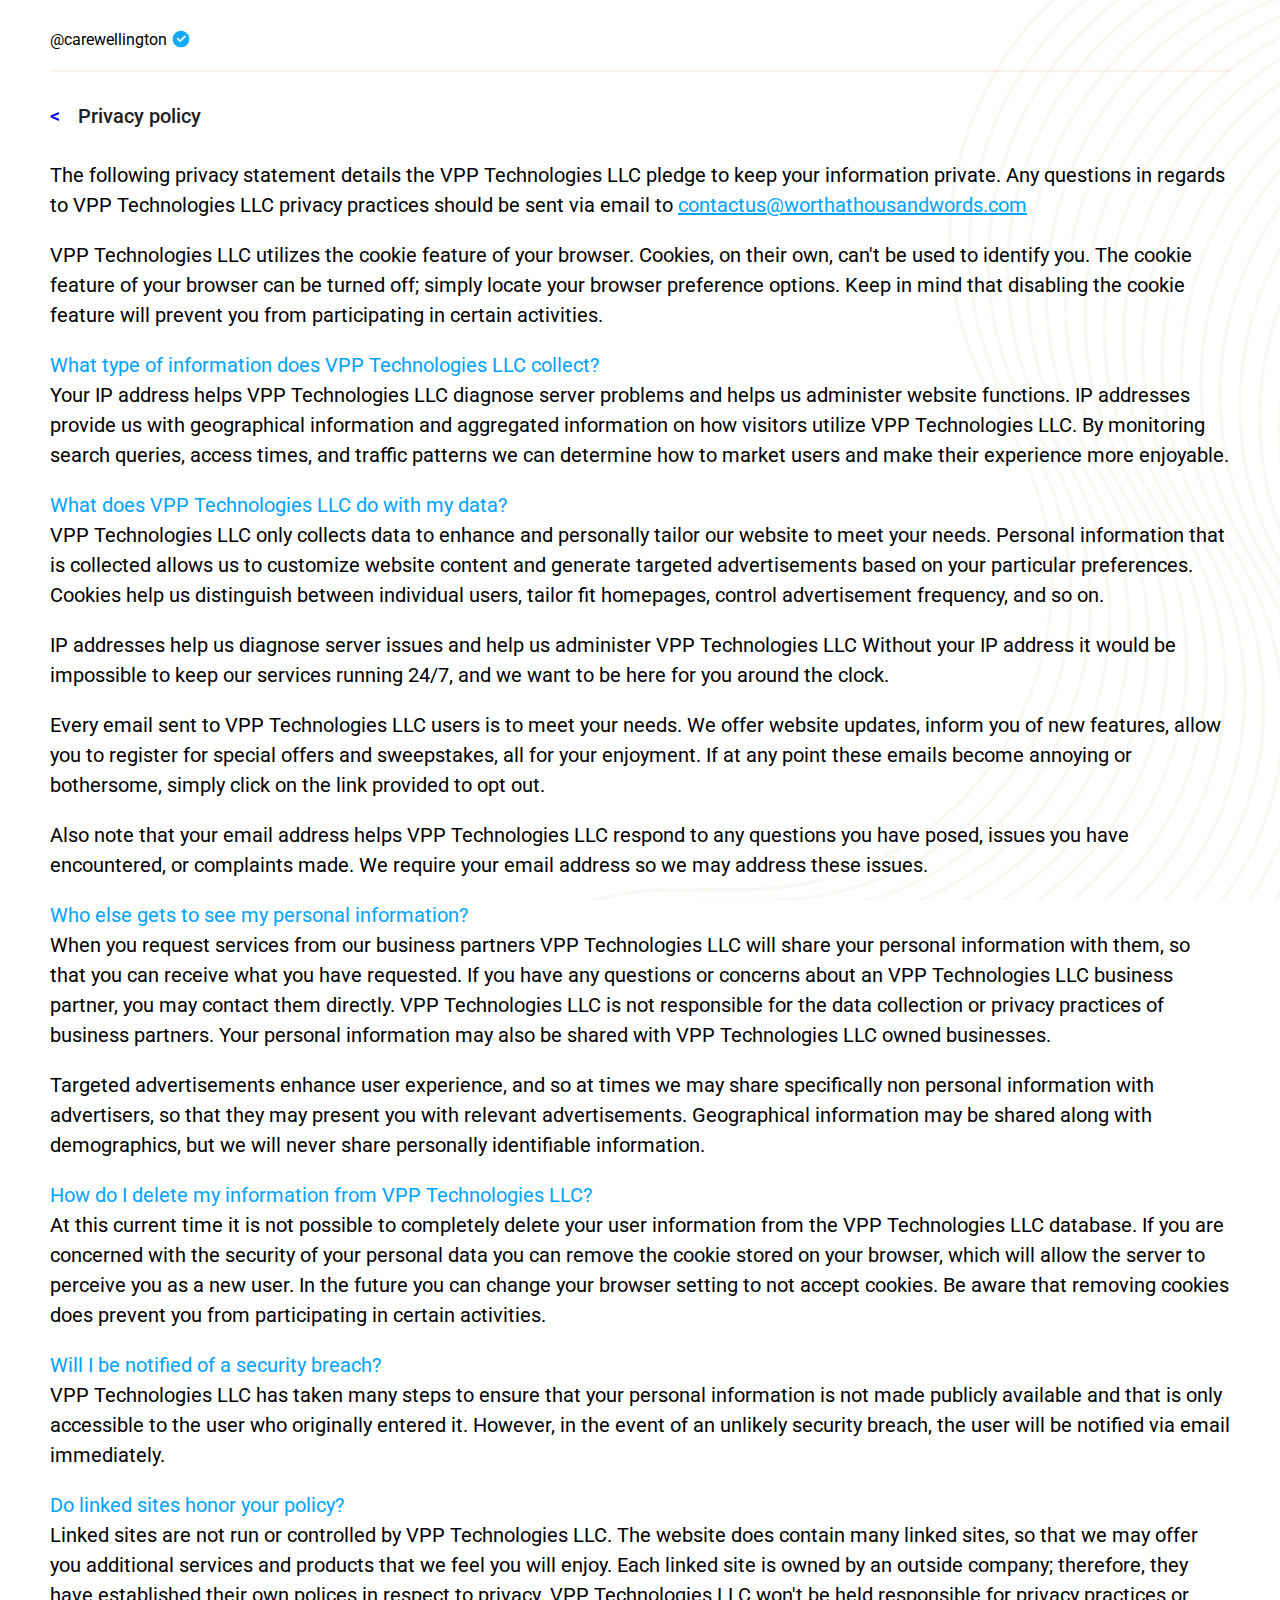
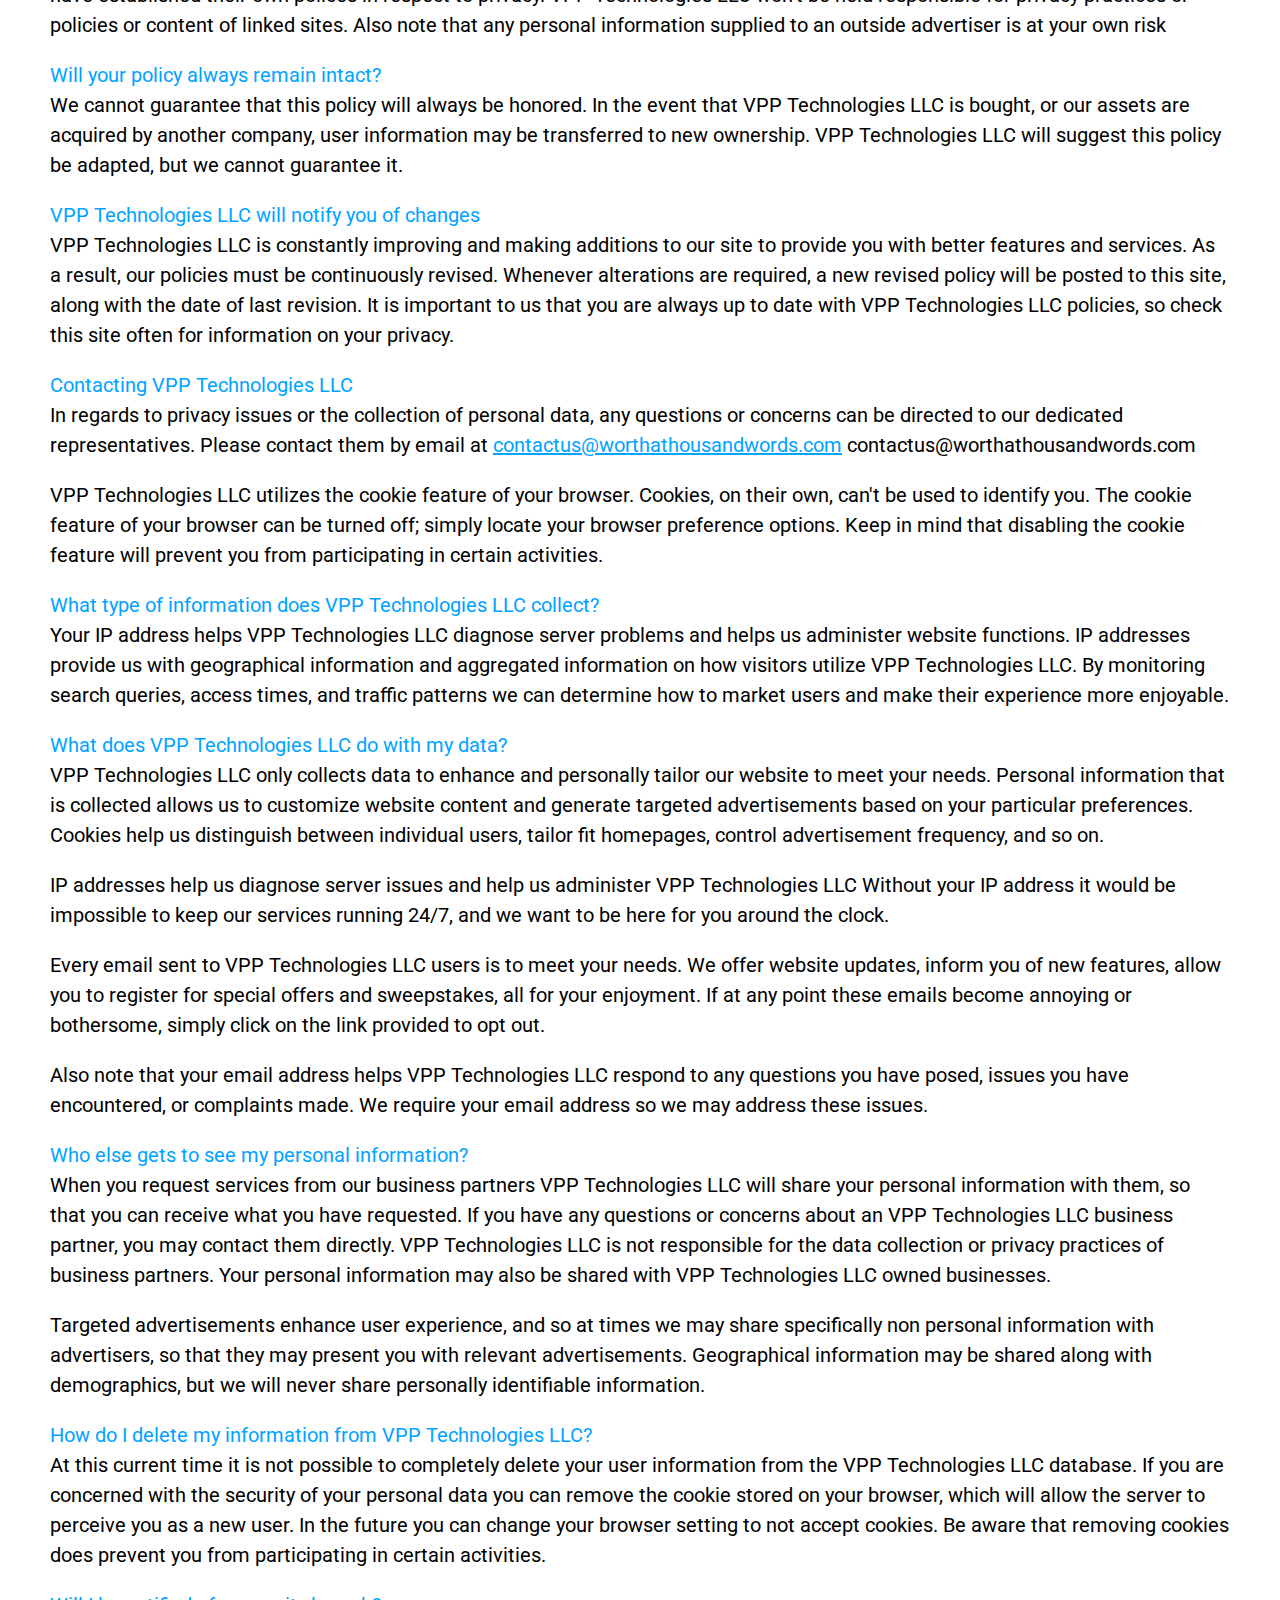
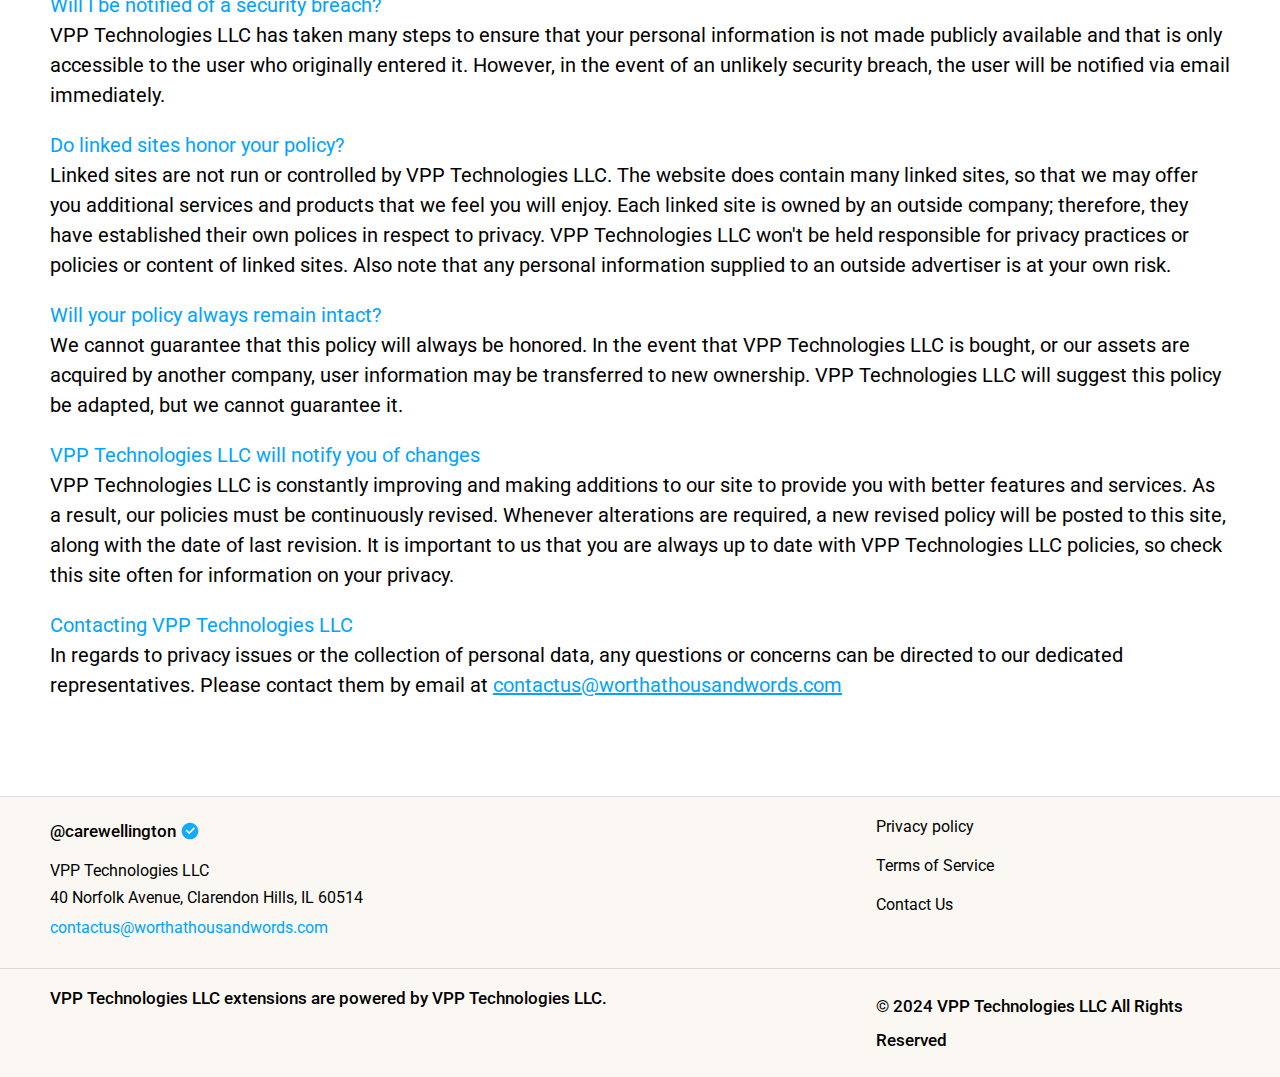
==== commit 6ca4219d: "adding terms of service" ====
--- a/privacy-policy.html
+++ b/privacy-policy.html
@@ -266,6 +266,8 @@
                 <div class="footer-top-right">
                     <!-- <ul> -->
                     <p><a href="./privacy-policy.html">Privacy policy</a> </p>
+                    <p><a href="./terms-of-service.html">Terms of Service</a> </p>
+
                     <p><a href="./contact-us.html">Contact Us</a> </p>
                     <!-- </ul> -->
                 </div>
--- a/css/newTab.css
+++ b/css/newTab.css
@@ -23,6 +23,39 @@
   position: absolute;
   z-index: -1;
   object-fit: cover;
+}
+.top-header-sec-text {
+  color: var(--Shade-100, #000);
+  font-family: Roboto;
+  font-size: 40px;
+  font-style: normal;
+  font-weight: 600;
+  line-height: 30px; /* 75% */
+  text-align: center;
+  margin-bottom: 48px;
+}
+.terms-of-service-row .header-row-text {
+  color: var(--Shade-100, #000);
+  font-family: Roboto;
+  font-size: 32px;
+  font-style: normal;
+  font-weight: 600;
+  line-height: 30px; /* 93.75% */
+  margin-bottom: 20px;
+}
+.terms-of-service-row {
+  margin-bottom: 48px;
+}
+.terms-of-service-row p {
+  color: #171a23;
+
+  font-family: Roboto;
+  font-size: 20px;
+  font-style: normal;
+  font-weight: 400;
+  line-height: 30px; /* 150% */
+  margin-bottom: 5px;
+  margin-top: 5px;
 }
 .exten-content-full {
   padding: 0px 50px;
